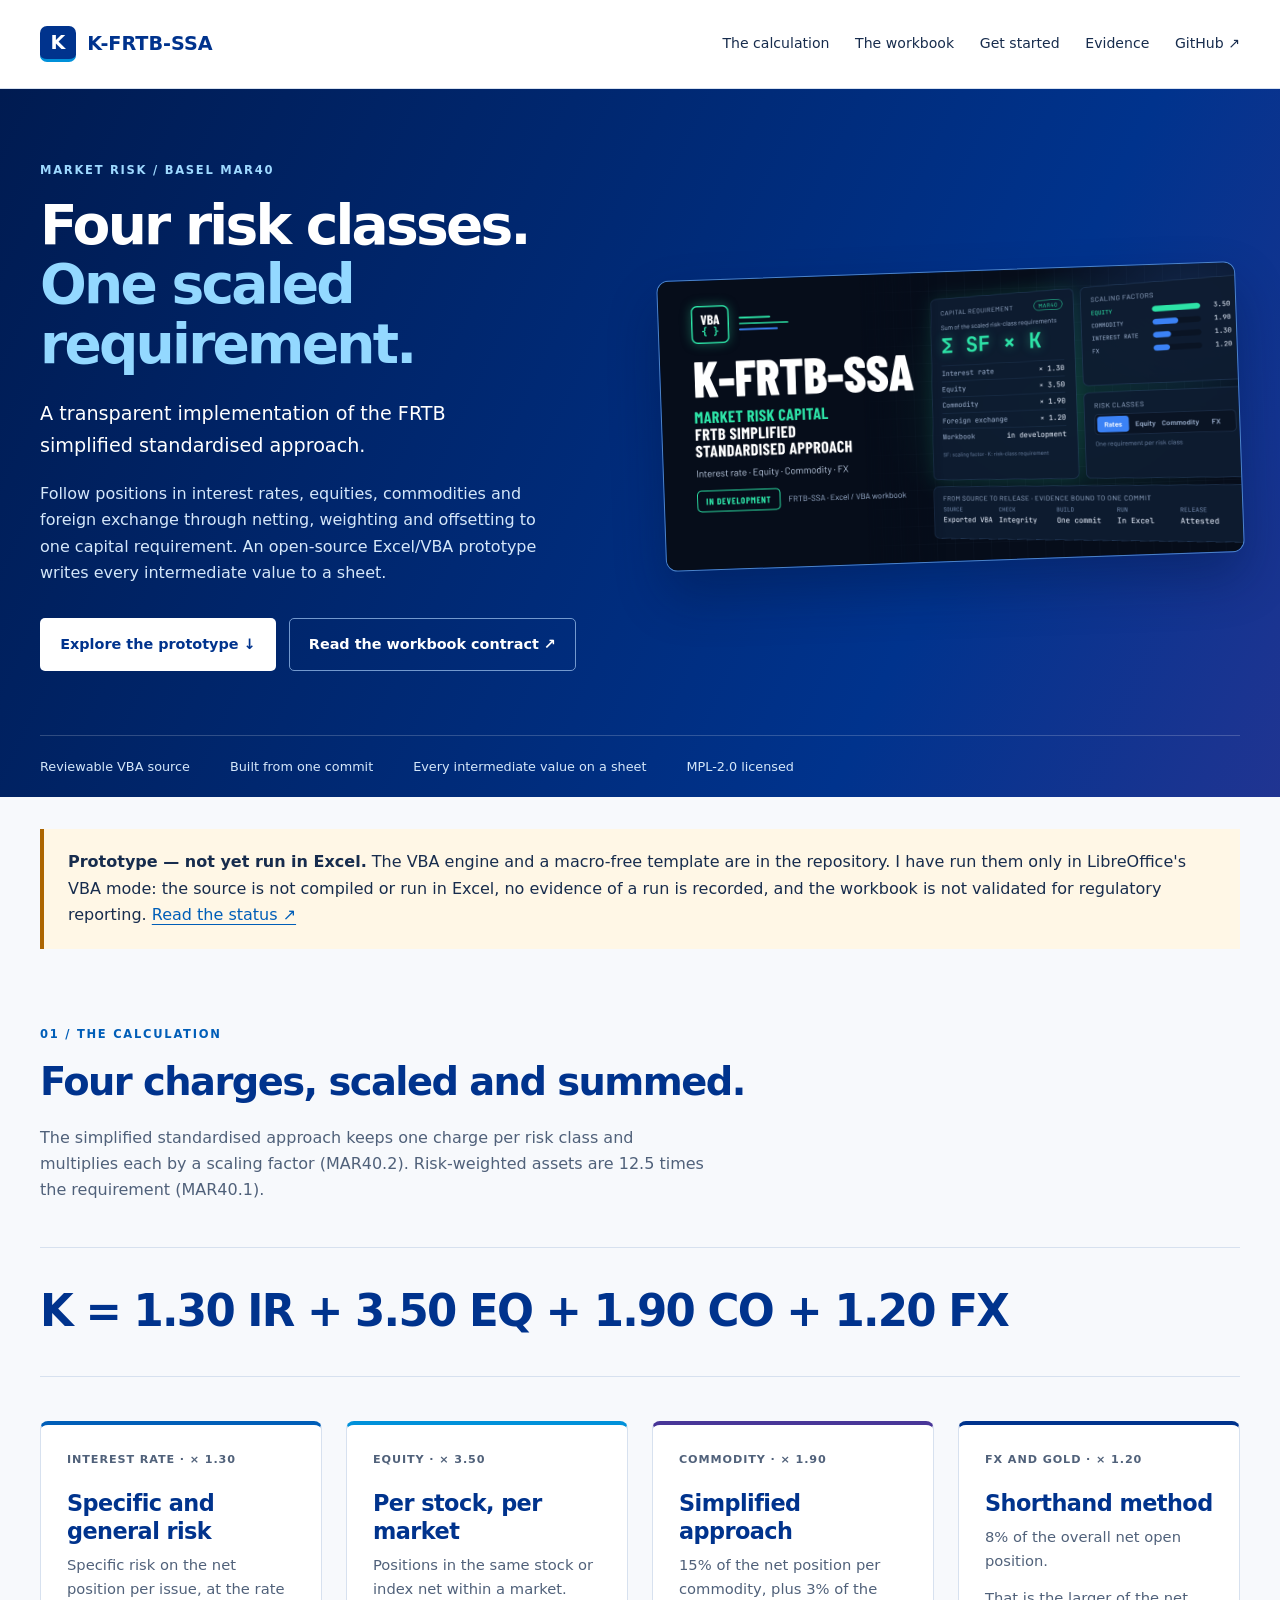
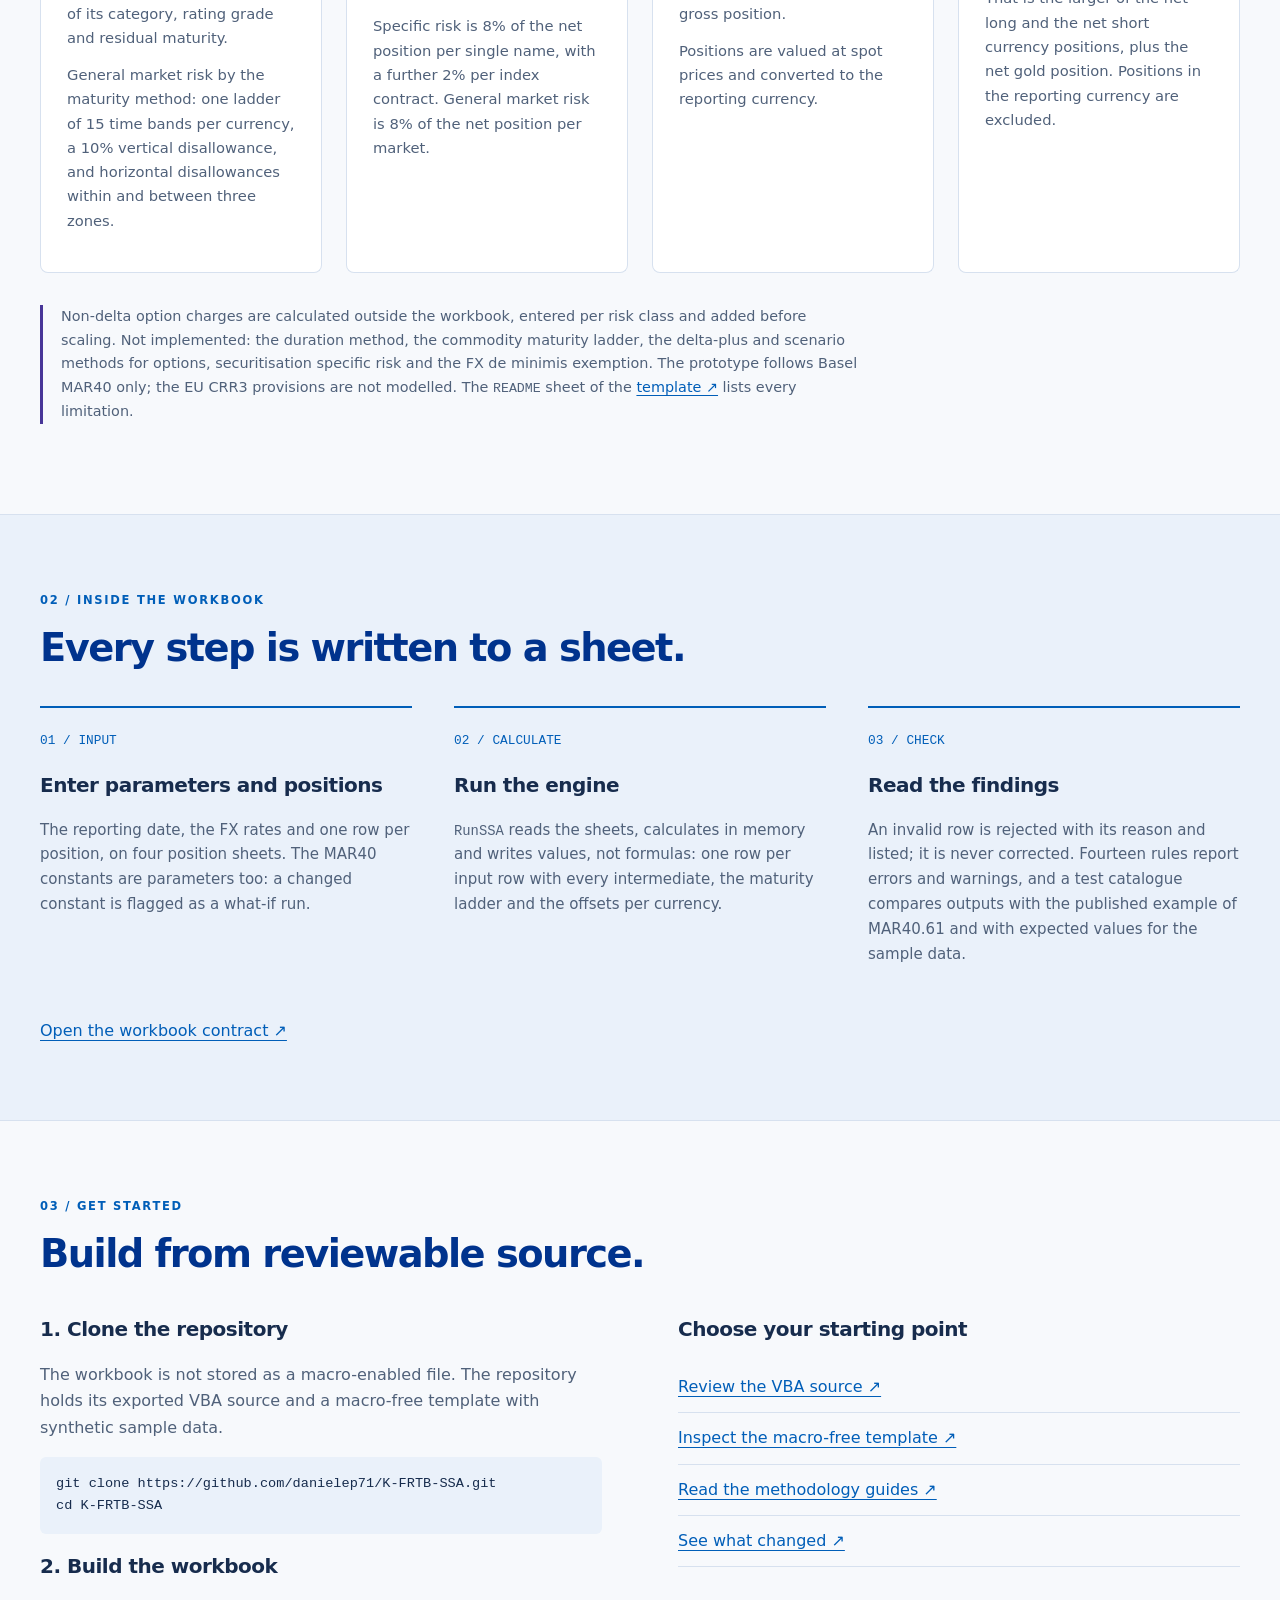
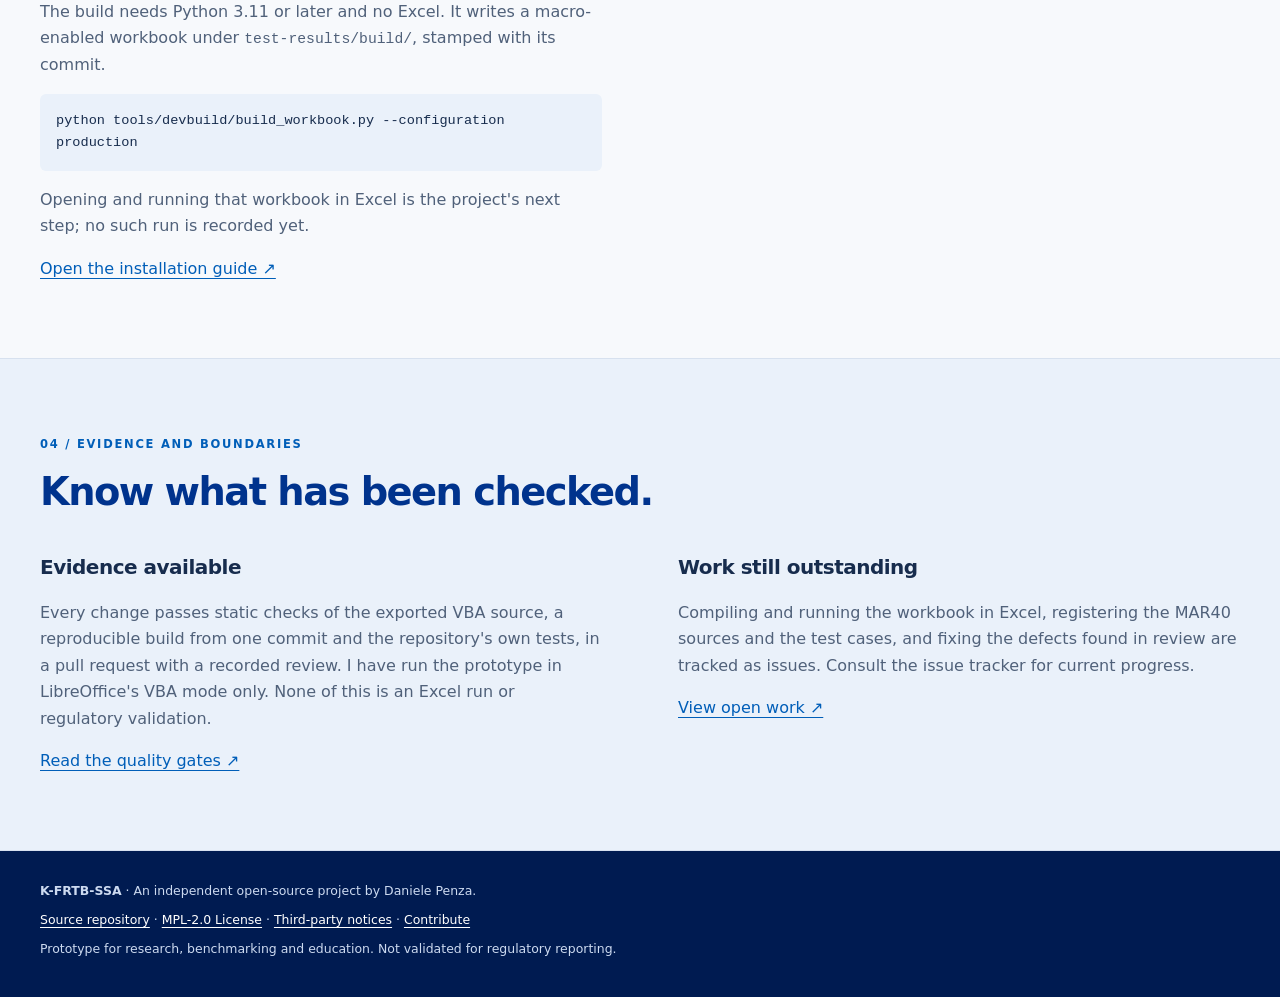
==== index.html @ 44d9e597 "Add the project website for GitHub Pages A static page at the repository root says what the workbook" ====
<!doctype html>
<html lang="en">
<head>
  <meta charset="utf-8">
  <meta name="viewport" content="width=device-width, initial-scale=1">
  <title>K-FRTB-SSA — Market risk capital, simplified standardised approach</title>
  <meta name="description" content="K-FRTB-SSA is an open-source Excel/VBA prototype of the FRTB simplified standardised approach (Basel MAR40): interest rate, equity, commodity and FX risk, with every intermediate value on a sheet.">
  <meta name="theme-color" content="#00338d">
  <link rel="canonical" href="https://danielep71.github.io/K-FRTB-SSA/">
  <meta property="og:type" content="website">
  <meta property="og:title" content="K-FRTB-SSA — Market risk capital, simplified standardised approach">
  <meta property="og:description" content="Four risk classes, one scaled requirement. An open-source Excel/VBA prototype of the FRTB simplified standardised approach.">
  <meta property="og:url" content="https://danielep71.github.io/K-FRTB-SSA/">
  <meta property="og:image" content="https://danielep71.github.io/K-FRTB-SSA/docs/assets/social-preview.png">
  <meta name="twitter:card" content="summary_large_image">
  <link rel="stylesheet" href="docs/assets/site.css">
</head>
<body>
<a class="skip" href="#main">Skip to content</a>

<header>
  <nav class="wrap" aria-label="Main navigation">
    <a class="brand" href="./"><span class="mark" aria-hidden="true">K</span> K-FRTB-SSA</a>
    <div class="navlinks">
      <a href="#method">The calculation</a>
      <a href="#workbook">The workbook</a>
      <a href="#start">Get started</a>
      <a href="#evidence">Evidence</a>
      <a href="https://github.com/danielep71/K-FRTB-SSA">GitHub ↗</a>
    </div>
  </nav>
</header>

<main id="main">

<section class="hero">
  <div class="wrap hero-grid">
    <div>
      <p class="eyebrow">Market risk / Basel MAR40</p>
      <h1>Four risk classes.<br><em>One scaled requirement.</em></h1>
      <p class="lead">A transparent implementation of the FRTB simplified standardised approach.</p>
      <p class="hero-copy">Follow positions in interest rates, equities, commodities and foreign exchange through netting, weighting and offsetting to one capital requirement. An open-source Excel/VBA prototype writes every intermediate value to a sheet.</p>
      <div class="actions">
        <a class="button primary" href="#start">Explore the prototype ↓</a>
        <a class="button ghost" href="https://github.com/danielep71/K-FRTB-SSA/blob/main/docs/methodology/WORKBOOK_CONTRACT.md">Read the workbook contract ↗</a>
      </div>
    </div>
    <a class="hero-art" href="docs/assets/social-preview.png"><img src="docs/assets/social-preview.png" width="1280" height="640" alt="K-FRTB-SSA: the four scaling factors of the simplified standardised approach, 1.30, 3.50, 1.90 and 1.20, and the chain from exported VBA source to a release"></a>
  </div>
  <div class="wrap principles">
    <span>Reviewable VBA source</span>
    <span>Built from one commit</span>
    <span>Every intermediate value on a sheet</span>
    <span>MPL-2.0 licensed</span>
  </div>
</section>

<div class="wrap">
  <aside class="status" aria-label="Prototype status">
    <p><strong>Prototype — not yet run in Excel.</strong> The VBA engine and a macro-free template are in the repository. I have run them only in LibreOffice's VBA mode: the source is not compiled or run in Excel, no evidence of a run is recorded, and the workbook is not validated for regulatory reporting. <a href="https://github.com/danielep71/K-FRTB-SSA/blob/main/README.md#-status">Read the status ↗</a></p>
  </aside>

  <section id="method">
    <p class="eyebrow">01 / The calculation</p>
    <h2>Four charges, scaled and summed.</h2>
    <p class="intro">The simplified standardised approach keeps one charge per risk class and multiplies each by a scaling factor (MAR40.2). Risk-weighted assets are 12.5 times the requirement (MAR40.1).</p>
    <p class="formula" aria-label="Requirement equals 1.30 times interest rate, plus 3.50 times equity, plus 1.90 times commodity, plus 1.20 times foreign exchange">K = 1.30 IR + 3.50 EQ + 1.90 CO + 1.20 FX</p>
    <div class="cards four">
      <article class="card">
        <span class="category">Interest rate · × 1.30</span>
        <h3>Specific and general risk</h3>
        <p>Specific risk on the net position per issue, at the rate of its category, rating grade and residual maturity.</p>
        <p>General market risk by the maturity method: one ladder of 15 time bands per currency, a 10% vertical disallowance, and horizontal disallowances within and between three zones.</p>
      </article>
      <article class="card">
        <span class="category">Equity · × 3.50</span>
        <h3>Per stock, per market</h3>
        <p>Positions in the same stock or index net within a market.</p>
        <p>Specific risk is 8% of the net position per single name, with a further 2% per index contract. General market risk is 8% of the net position per market.</p>
      </article>
      <article class="card">
        <span class="category">Commodity · × 1.90</span>
        <h3>Simplified approach</h3>
        <p>15% of the net position per commodity, plus 3% of the gross position.</p>
        <p>Positions are valued at spot prices and converted to the reporting currency.</p>
      </article>
      <article class="card">
        <span class="category">FX and gold · × 1.20</span>
        <h3>Shorthand method</h3>
        <p>8% of the overall net open position.</p>
        <p>That is the larger of the net long and the net short currency positions, plus the net gold position. Positions in the reporting currency are excluded.</p>
      </article>
    </div>
    <p class="note">Non-delta option charges are calculated outside the workbook, entered per risk class and added before scaling. Not implemented: the duration method, the commodity maturity ladder, the delta-plus and scenario methods for options, securitisation specific risk and the FX de minimis exemption. The prototype follows Basel MAR40 only; the EU CRR3 provisions are not modelled. The <code>README</code> sheet of the <a href="https://github.com/danielep71/K-FRTB-SSA/blob/main/src/workbook/Template.xlsx">template ↗</a> lists every limitation.</p>
  </section>
</div>

<section class="tint" id="workbook">
  <div class="wrap">
    <p class="eyebrow">02 / Inside the workbook</p>
    <h2>Every step is written to a sheet.</h2>
    <ol class="steps">
      <li>
        <span class="number">01 / INPUT</span>
        <h3>Enter parameters and positions</h3>
        <p>The reporting date, the FX rates and one row per position, on four position sheets. The MAR40 constants are parameters too: a changed constant is flagged as a what-if run.</p>
      </li>
      <li>
        <span class="number">02 / CALCULATE</span>
        <h3>Run the engine</h3>
        <p><code>RunSSA</code> reads the sheets, calculates in memory and writes values, not formulas: one row per input row with every intermediate, the maturity ladder and the offsets per currency.</p>
      </li>
      <li>
        <span class="number">03 / CHECK</span>
        <h3>Read the findings</h3>
        <p>An invalid row is rejected with its reason and listed; it is never corrected. Fourteen rules report errors and warnings, and a test catalogue compares outputs with the published example of MAR40.61 and with expected values for the sample data.</p>
      </li>
    </ol>
    <a href="https://github.com/danielep71/K-FRTB-SSA/blob/main/docs/methodology/WORKBOOK_CONTRACT.md">Open the workbook contract ↗</a>
  </div>
</section>

<section id="start">
  <div class="wrap">
    <p class="eyebrow">03 / Get started</p>
    <h2>Build from reviewable source.</h2>
    <div class="split">
      <div>
        <h3>1. Clone the repository</h3>
        <p>The workbook is not stored as a macro-enabled file. The repository holds its exported VBA source and a macro-free template with synthetic sample data.</p>
        <code class="code">git clone https://github.com/danielep71/K-FRTB-SSA.git
cd K-FRTB-SSA</code>
        <h3>2. Build the workbook</h3>
        <p>The build needs Python 3.11 or later and no Excel. It writes a macro-enabled workbook under <code>test-results/build/</code>, stamped with its commit.</p>
        <code class="code">python tools/devbuild/build_workbook.py --configuration production</code>
        <p>Opening and running that workbook in Excel is the project's next step; no such run is recorded yet.</p>
        <a href="https://github.com/danielep71/K-FRTB-SSA/blob/main/INSTALLATION.md#building-a-workbook-from-source">Open the installation guide ↗</a>
      </div>
      <div>
        <h3>Choose your starting point</h3>
        <p class="resource"><a href="https://github.com/danielep71/K-FRTB-SSA/tree/main/src">Review the VBA source ↗</a></p>
        <p class="resource"><a href="https://github.com/danielep71/K-FRTB-SSA/blob/main/src/workbook/Template.xlsx">Inspect the macro-free template ↗</a></p>
        <p class="resource"><a href="https://github.com/danielep71/K-FRTB-SSA/blob/main/docs/methodology/README.md">Read the methodology guides ↗</a></p>
        <p class="resource"><a href="https://github.com/danielep71/K-FRTB-SSA/blob/main/CHANGELOG.md">See what changed ↗</a></p>
      </div>
    </div>
  </div>
</section>

<section class="tint" id="evidence">
  <div class="wrap">
    <p class="eyebrow">04 / Evidence and boundaries</p>
    <h2>Know what has been checked.</h2>
    <div class="split">
      <div>
        <h3>Evidence available</h3>
        <p>Every change passes static checks of the exported VBA source, a reproducible build from one commit and the repository's own tests, in a pull request with a recorded review. I have run the prototype in LibreOffice's VBA mode only. None of this is an Excel run or regulatory validation.</p>
        <a href="https://github.com/danielep71/K-FRTB-SSA/blob/main/README.md#-quality-gates">Read the quality gates ↗</a>
      </div>
      <div>
        <h3>Work still outstanding</h3>
        <p>Compiling and running the workbook in Excel, registering the MAR40 sources and the test cases, and fixing the defects found in review are tracked as issues. Consult the issue tracker for current progress.</p>
        <a href="https://github.com/danielep71/K-FRTB-SSA/issues">View open work ↗</a>
      </div>
    </div>
  </div>
</section>

</main>

<footer>
  <div class="wrap">
    <p><strong>K-FRTB-SSA</strong> · An independent open-source project by Daniele Penza.</p>
    <p><a href="https://github.com/danielep71/K-FRTB-SSA">Source repository</a> · <a href="https://github.com/danielep71/K-FRTB-SSA/blob/main/LICENSE">MPL-2.0 License</a> · <a href="https://github.com/danielep71/K-FRTB-SSA/blob/main/docs/licenses/THIRD_PARTY_NOTICES.txt">Third-party notices</a> · <a href="https://github.com/danielep71/K-FRTB-SSA/blob/main/CONTRIBUTING.md">Contribute</a></p>
    <p>Prototype for research, benchmarking and education. Not validated for regulatory reporting.</p>
  </div>
</footer>
</body>
</html>
---- docs/assets/site.css ----
/* Stylesheet of the project website, index.html at the repository root.
   System fonts only; no script, no external resource. */

:root {
  color-scheme: light;
  --blue: #00338d;
  --bright: #005eb8;
  --cyan: #0091da;
  --purple: #483698;
  --ink: #172c4d;
  --muted: #50617a;
  --line: #d7e1ef;
  --paper: #f7f9fc;
}

* { box-sizing: border-box; }

html { scroll-behavior: smooth; scroll-padding-top: 2rem; }

body {
  margin: 0;
  font-family: system-ui, -apple-system, BlinkMacSystemFont, "Segoe UI", sans-serif;
  color: var(--ink);
  background: var(--paper);
  line-height: 1.65;
}

a { color: var(--bright); text-underline-offset: 0.22em; }
a:hover { text-decoration-thickness: 2px; }
a:focus-visible { outline: 3px solid var(--cyan); outline-offset: 5px; }

code { font-family: ui-monospace, SFMono-Regular, Menlo, Consolas, monospace; font-size: 0.92em; }

.wrap { width: min(1200px, 100% - 32px); margin-inline: auto; }

.skip { position: absolute; top: -5rem; left: 1rem; background: white; padding: 0.8rem; z-index: 5; }
.skip:focus { top: 1rem; }

/* Header */

header { background: white; border-bottom: 1px solid var(--line); }

nav { min-height: 88px; display: flex; align-items: center; justify-content: space-between; gap: 2rem; }

.brand {
  display: flex; align-items: center; gap: 0.7rem;
  font-weight: 800; font-size: 1.2rem; color: var(--blue);
  text-decoration: none; white-space: nowrap;
}

.mark {
  background: var(--blue); color: white;
  display: grid; place-items: center;
  width: 36px; height: 36px;
  border-radius: 7px; border-bottom: 3px solid var(--cyan);
}

.navlinks { display: flex; gap: 1.6rem; font-size: 0.88rem; }
.navlinks a { color: var(--ink); text-decoration: none; }
.navlinks a:hover { text-decoration: underline; }

/* Hero */

.hero {
  background: linear-gradient(115deg, #001b51 0%, #00338d 72%, #483698 135%);
  color: white;
  padding: 72px 0 0;
}

.hero-grid { display: grid; grid-template-columns: 1fr 1fr; gap: 42px; align-items: center; }

.eyebrow {
  font-size: 0.72rem; font-weight: 750; letter-spacing: 0.15em; text-transform: uppercase;
  color: var(--bright); margin: 0 0 1rem;
}
.hero .eyebrow { color: #9ed9ff; }

h1 { font-size: clamp(2.4rem, 4.3vw, 4rem); line-height: 1.08; letter-spacing: -0.05em; margin: 0 0 1.5rem; }
h1 em { font-style: normal; color: #93d8ff; }

.lead { font-size: 1.2rem; max-width: 36ch; }
.hero-copy { color: #d4e7fa; max-width: 49ch; }

.hero-art {
  display: block;
  border: 1px solid #4b82c7; border-radius: 12px; overflow: hidden;
  box-shadow: 0 25px 50px #00123855;
  transform: rotate(-2deg);
}
.hero-art img { width: 100%; height: auto; display: block; }

.actions { display: flex; flex-wrap: wrap; gap: 0.8rem; margin-top: 2rem; }

.button {
  display: inline-block; padding: 0.85rem 1.2rem;
  border-radius: 5px; border: 1px solid transparent;
  font-size: 0.9rem; font-weight: 650; text-decoration: none;
}
.primary { background: white; color: var(--blue); }
.primary:hover { background: #e8f4ff; }
.ghost { border-color: #7399ce; color: white; }
.hero a:focus-visible { outline-color: white; }

.principles {
  display: flex; flex-wrap: wrap; gap: 2.5rem;
  border-top: 1px solid #ffffff30;
  margin-top: 64px; padding: 20px 0;
  font-size: 0.8rem; color: #d4e7fa;
}

/* Sections */

section:not(.hero) { padding-block: 76px; }

h2 { font-size: clamp(1.9rem, 3vw, 2.6rem); color: var(--blue); line-height: 1.15; letter-spacing: -0.04em; margin: 0 0 1.3rem; }
h3 { font-size: 1.25rem; line-height: 1.25; letter-spacing: -0.025em; }

.intro { color: var(--muted); max-width: 66ch; }

.status { background: #fff7e6; border-left: 4px solid #ac6500; padding: 20px 24px; margin-top: 32px; }
.status p { margin: 0; }

.formula {
  font-size: clamp(1.3rem, 3.4vw, 2.8rem); font-weight: 750; letter-spacing: -0.04em;
  color: var(--blue);
  padding: 28px 0; border-block: 1px solid var(--line);
  overflow-wrap: anywhere;
}

.cards { display: grid; gap: 24px; }
.four { grid-template-columns: repeat(4, 1fr); }

.card {
  background: white;
  border: 1px solid var(--line); border-top: 4px solid var(--bright); border-radius: 8px;
  padding: 26px;
  display: flex; flex-direction: column;
}
.card:nth-child(2) { border-top-color: var(--cyan); }
.card:nth-child(3) { border-top-color: var(--purple); }
.card:nth-child(4) { border-top-color: var(--blue); }

.category { font-size: 0.7rem; text-transform: uppercase; letter-spacing: 0.08em; font-weight: 700; color: var(--muted); }
.card h3 { font-size: 1.4rem; margin: 20px 0 8px; color: var(--blue); }
.card p { font-size: 0.92rem; color: var(--muted); margin: 0 0 0.8rem; }

.note { border-left: 3px solid var(--purple); padding-left: 18px; margin-top: 32px; font-size: 0.9rem; color: var(--muted); max-width: 90ch; }

.tint { background: #eaf1fa; border-block: 1px solid var(--line); }

.steps { padding: 0; list-style: none; display: grid; grid-template-columns: repeat(3, 1fr); gap: 42px; margin: 36px 0; }
.steps li { border-top: 2px solid var(--bright); padding-top: 18px; }
.steps p { color: var(--muted); font-size: 0.94rem; }
.number { font: 0.8rem ui-monospace, monospace; color: var(--bright); }

.split { display: grid; grid-template-columns: 1fr 1fr; gap: 76px; }
.split p { color: var(--muted); }

.code {
  display: block; white-space: pre-wrap; overflow-wrap: anywhere;
  background: #eaf1fa; color: var(--ink);
  padding: 16px; border-radius: 6px; font-size: 0.85rem;
}

.resource { padding-block: 12px; border-bottom: 1px solid var(--line); margin: 0; }

/* Footer */

footer { padding: 30px 0; background: #001b51; color: #ccdaf0; font-size: 0.78rem; }
footer a { color: white; }
footer a:focus-visible { outline-color: white; }
footer p { margin: 0 0 8px; }

/* Narrow screens */

@media (max-width: 1100px) {
  .four { grid-template-columns: repeat(2, 1fr); }
}

@media (max-width: 1000px) {
  nav { flex-direction: column; align-items: flex-start; gap: 16px; padding-block: 20px; }
  .hero { padding-top: 48px; }
  .hero-grid { grid-template-columns: 1fr; gap: 36px; }
  .hero-art { max-width: 720px; transform: none; }
  .hero-copy { max-width: 65ch; }
  .principles { margin-top: 40px; }
}

@media (max-width: 680px) {
  .navlinks { flex-wrap: wrap; gap: 0.7rem 1.2rem; }
  .four, .steps, .split { grid-template-columns: 1fr; gap: 24px; }
  .card { padding: 22px; }
  .principles { gap: 0.7rem 1.4rem; }
  section:not(.hero) { padding-block: 48px; }
  .hero-art { border-radius: 6px; }
  .steps { gap: 26px; }
}

@media (prefers-reduced-motion: reduce) {
  html { scroll-behavior: auto; }
}
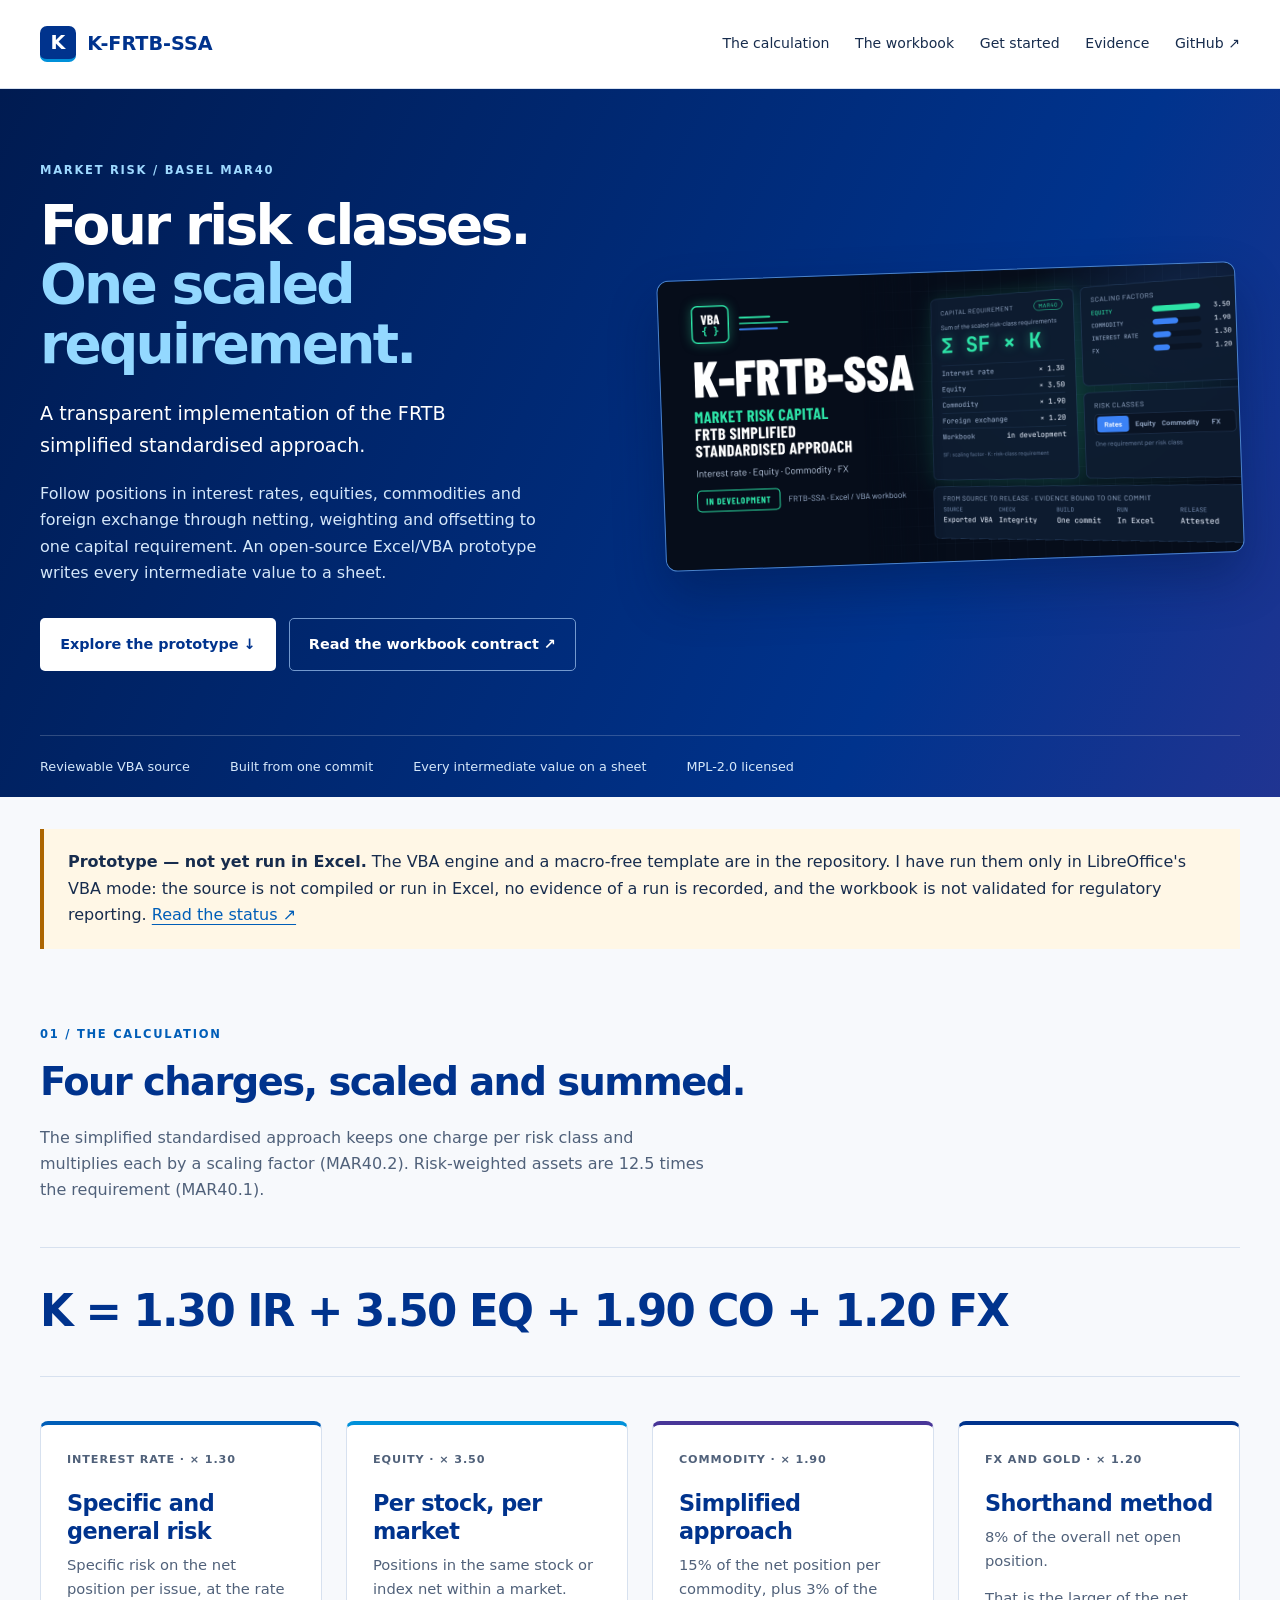
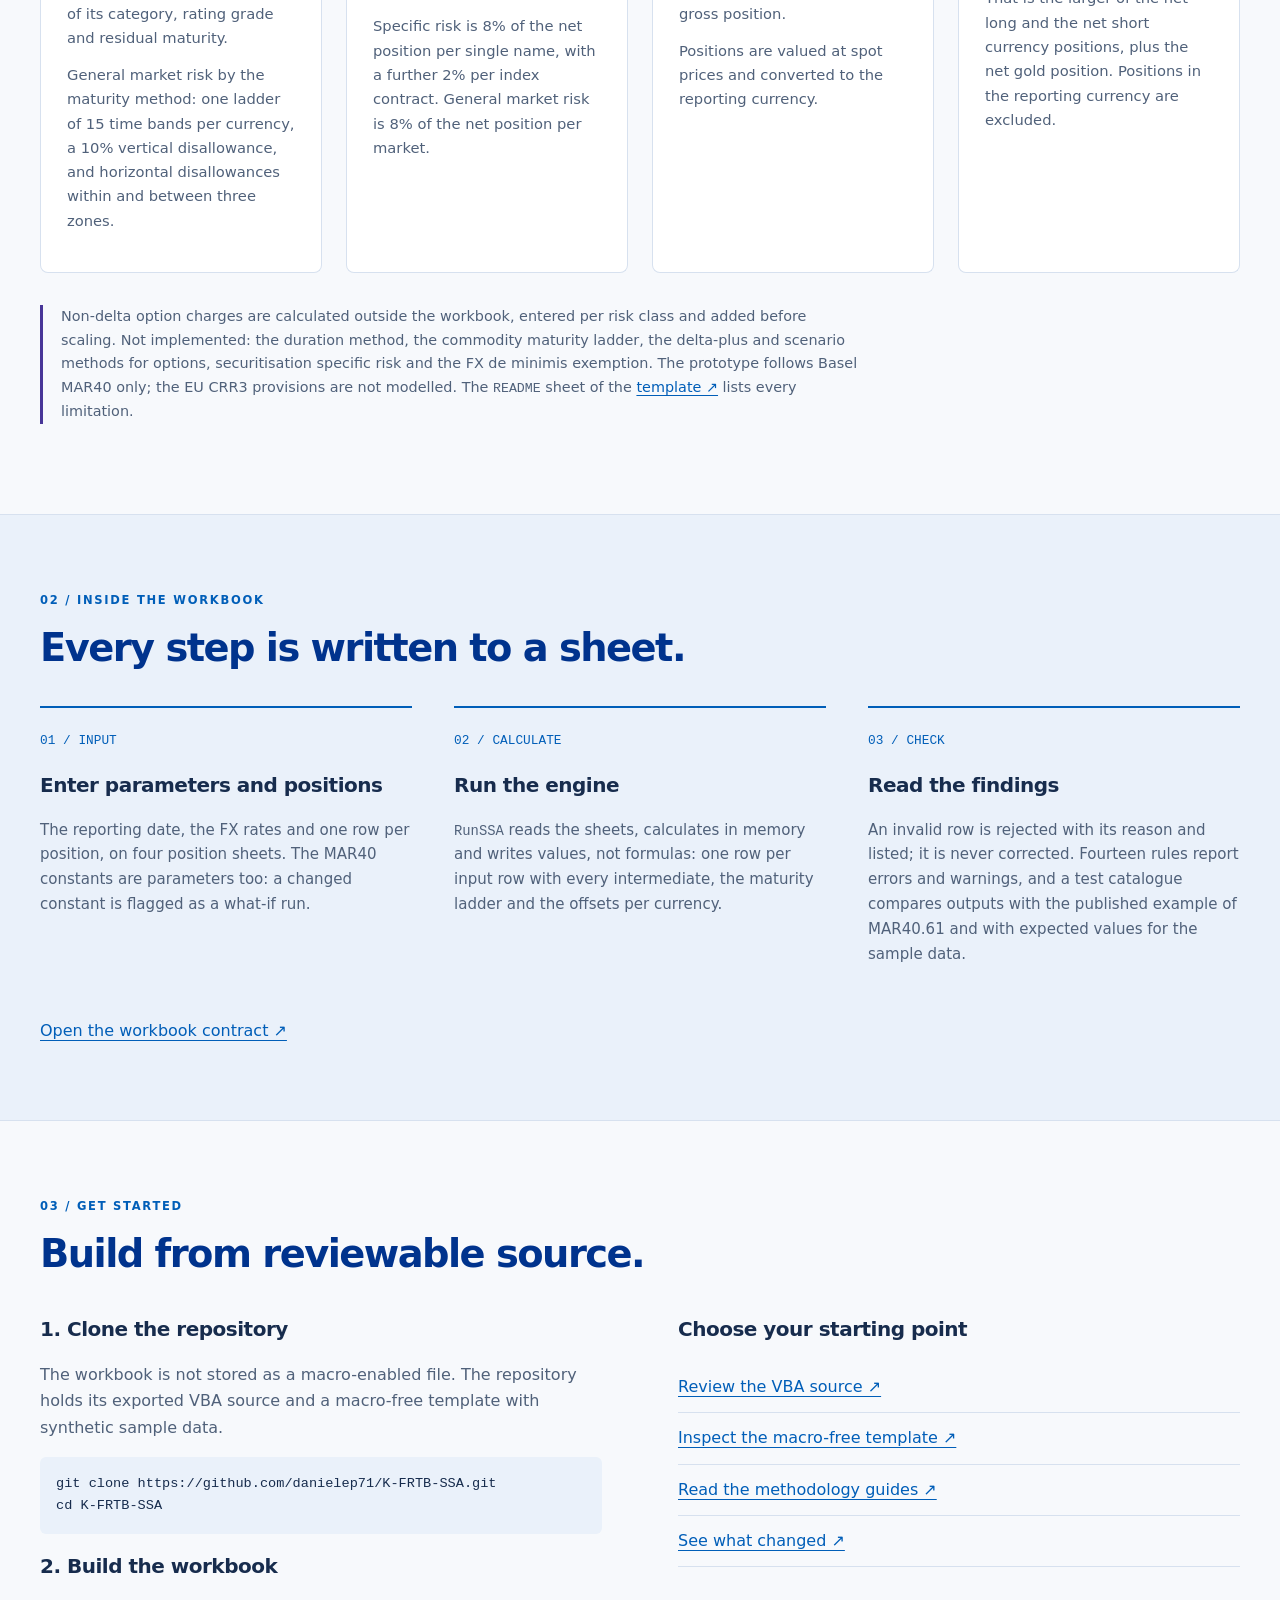
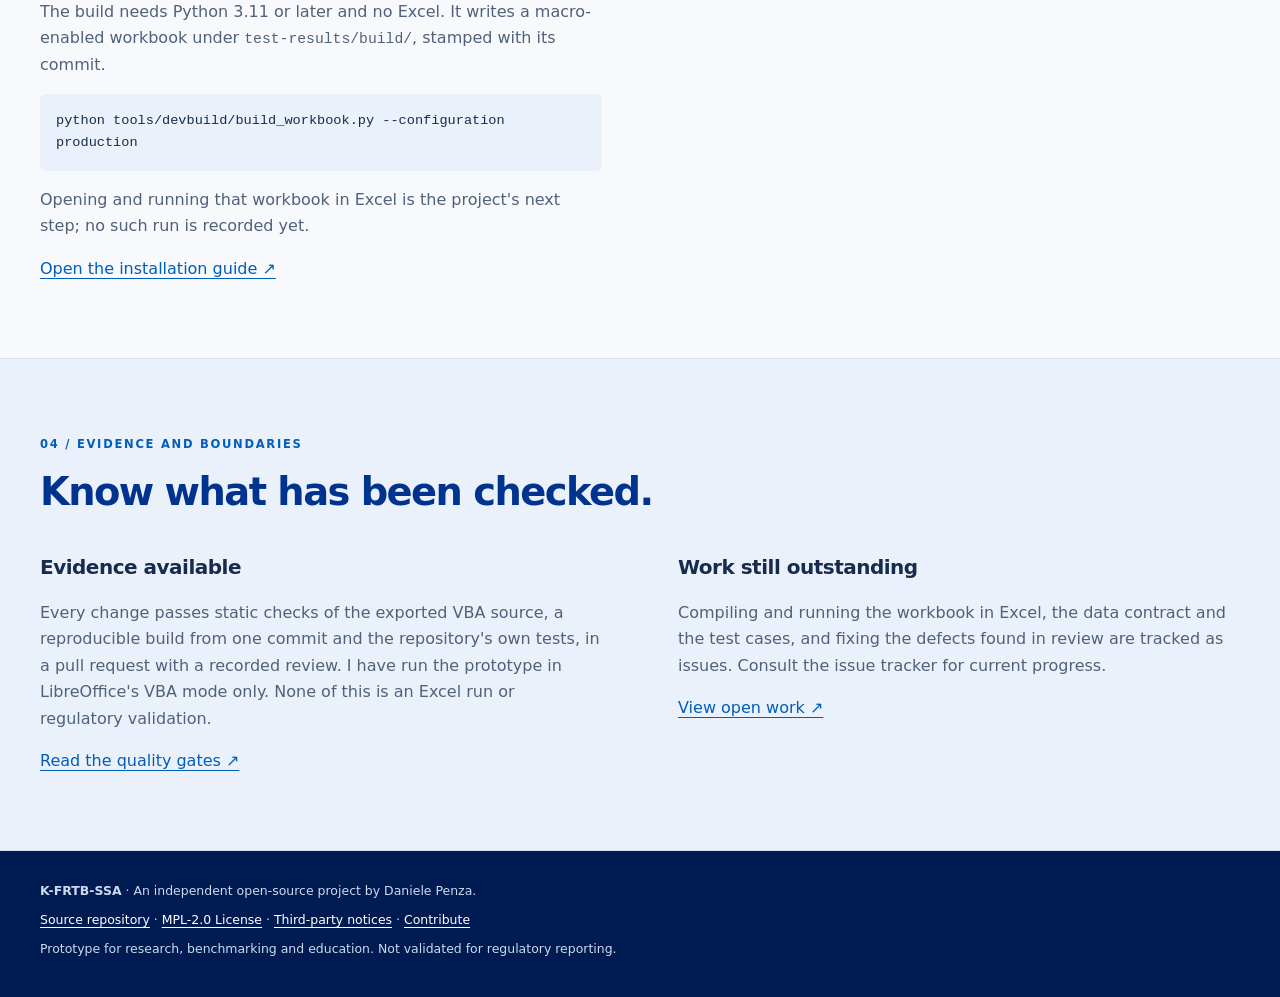
==== commit 137a12b4: "Register MAR40 and write the calculation contracts The prototype's calculation had no registered reg" ====
--- a/index.html
+++ b/index.html
@@ -159,7 +159,7 @@
       </div>
       <div>
         <h3>Work still outstanding</h3>
-        <p>Compiling and running the workbook in Excel, registering the MAR40 sources and the test cases, and fixing the defects found in review are tracked as issues. Consult the issue tracker for current progress.</p>
+        <p>Compiling and running the workbook in Excel, the data contract and the test cases, and fixing the defects found in review are tracked as issues. Consult the issue tracker for current progress.</p>
         <a href="https://github.com/danielep71/K-FRTB-SSA/issues">View open work ↗</a>
       </div>
     </div>
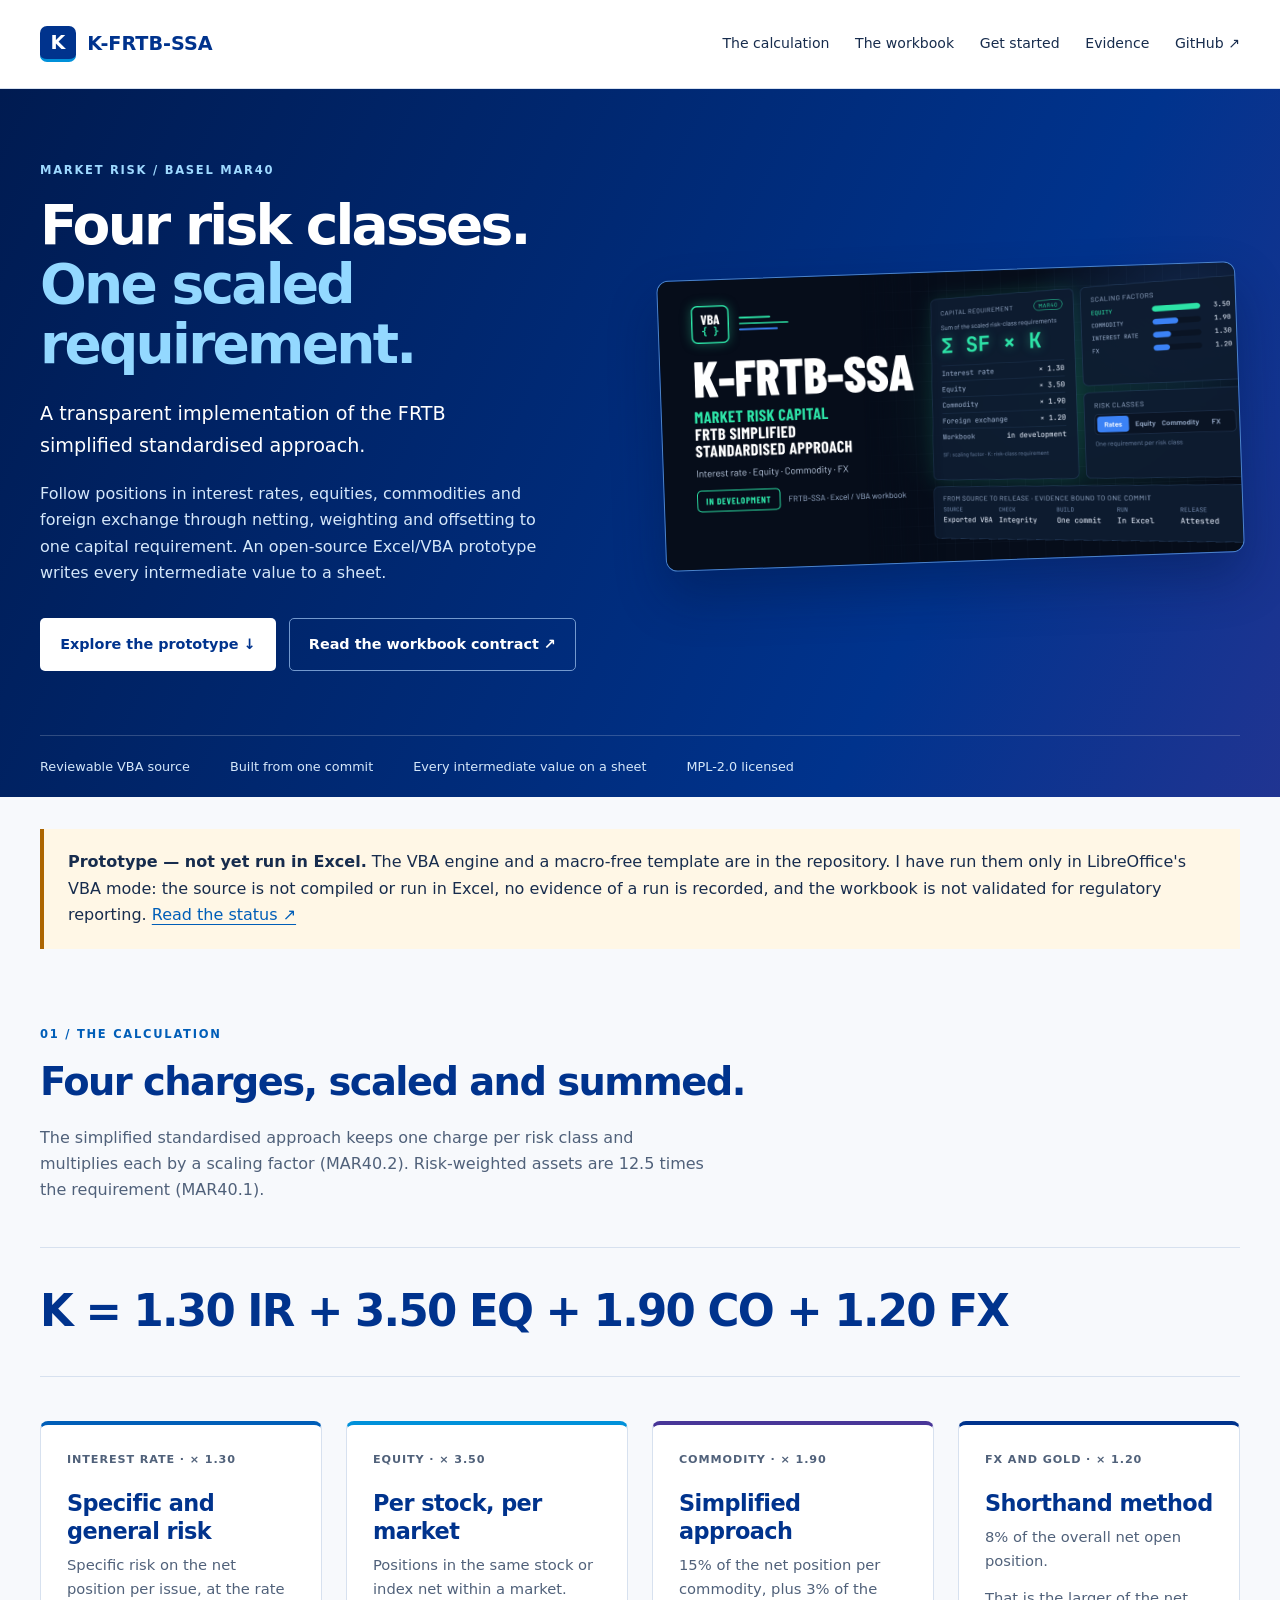
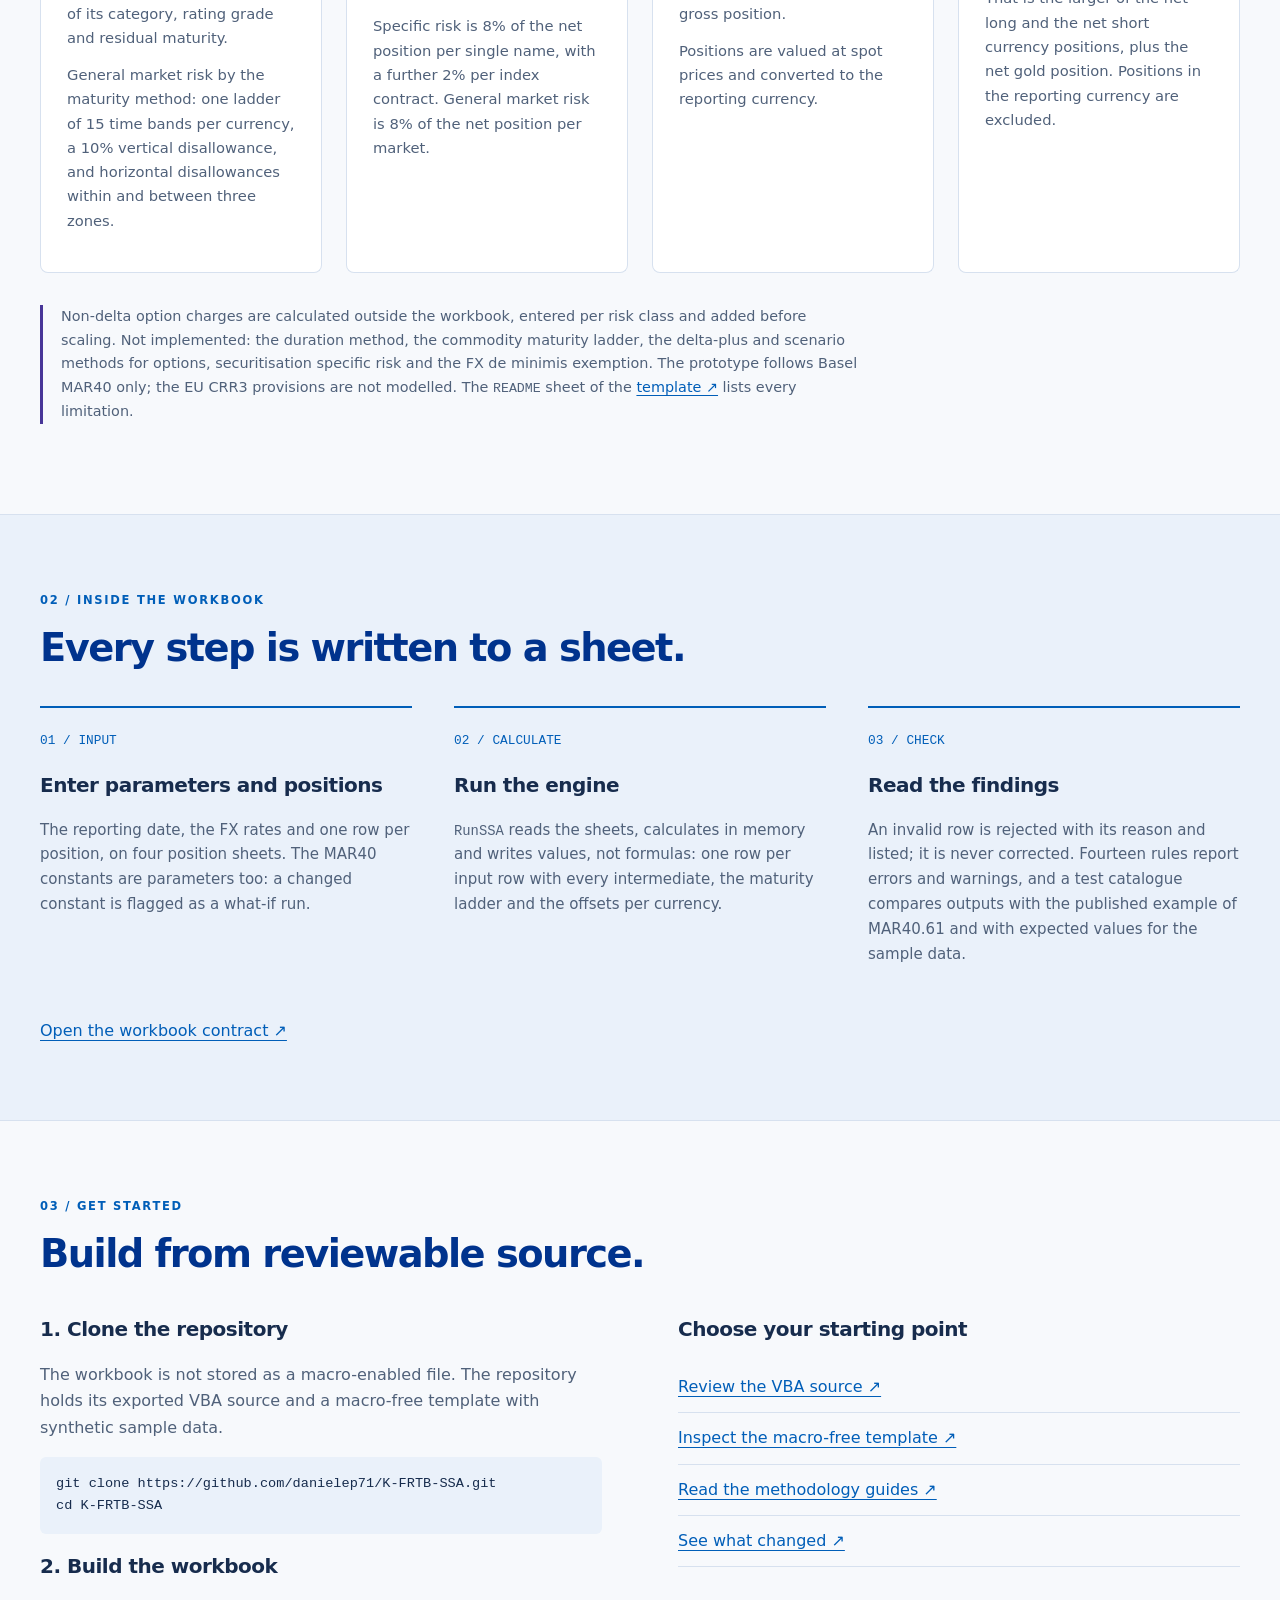
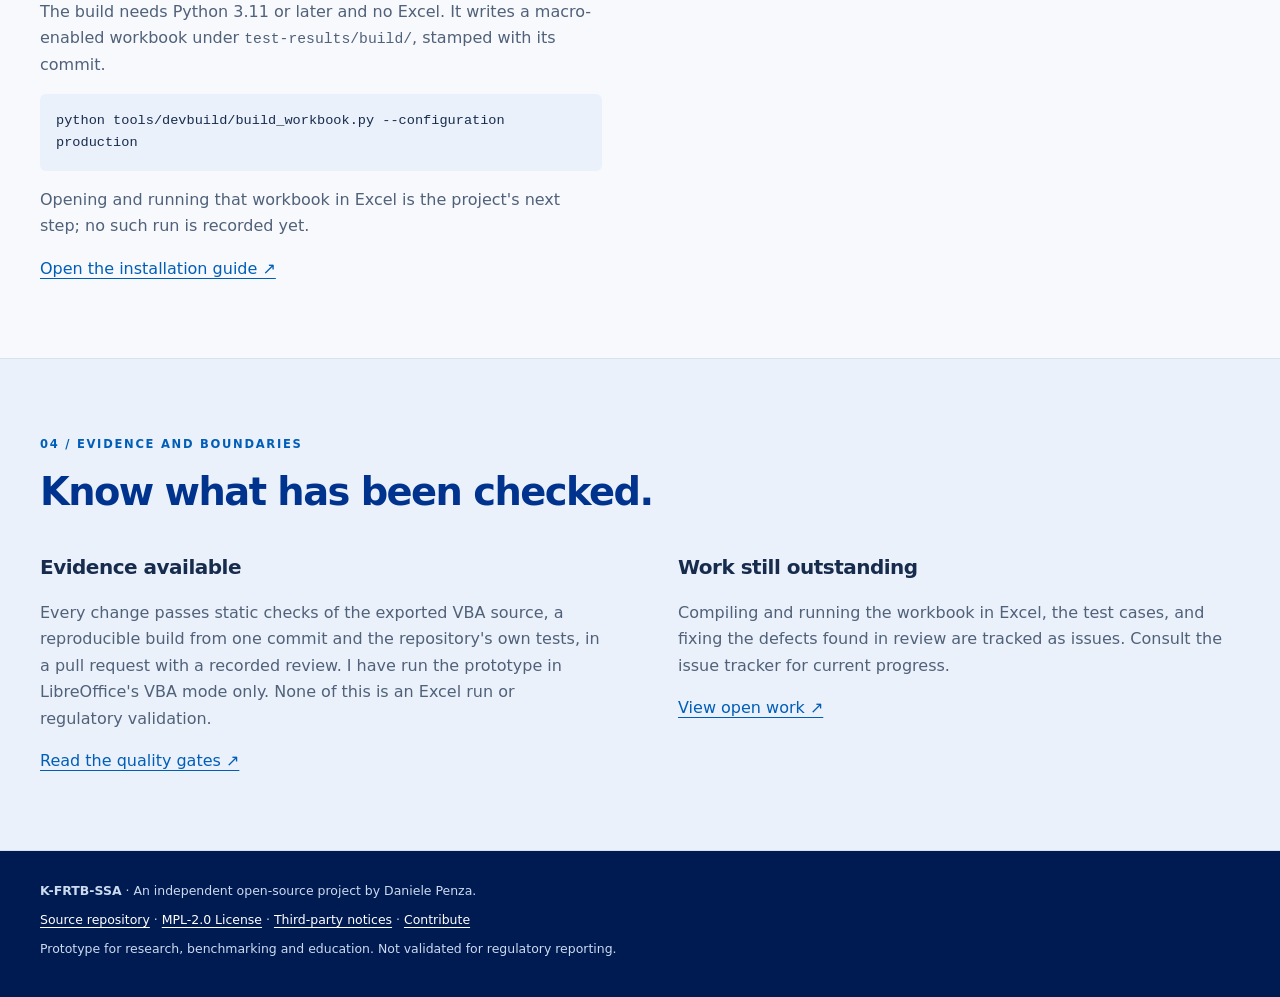
==== commit c7133e8c: "Write the data contract of the workbook's inputs The data contract held only an illustrative dataset" ====
--- a/index.html
+++ b/index.html
@@ -159,7 +159,7 @@
       </div>
       <div>
         <h3>Work still outstanding</h3>
-        <p>Compiling and running the workbook in Excel, the data contract and the test cases, and fixing the defects found in review are tracked as issues. Consult the issue tracker for current progress.</p>
+        <p>Compiling and running the workbook in Excel, the test cases, and fixing the defects found in review are tracked as issues. Consult the issue tracker for current progress.</p>
         <a href="https://github.com/danielep71/K-FRTB-SSA/issues">View open work ↗</a>
       </div>
     </div>
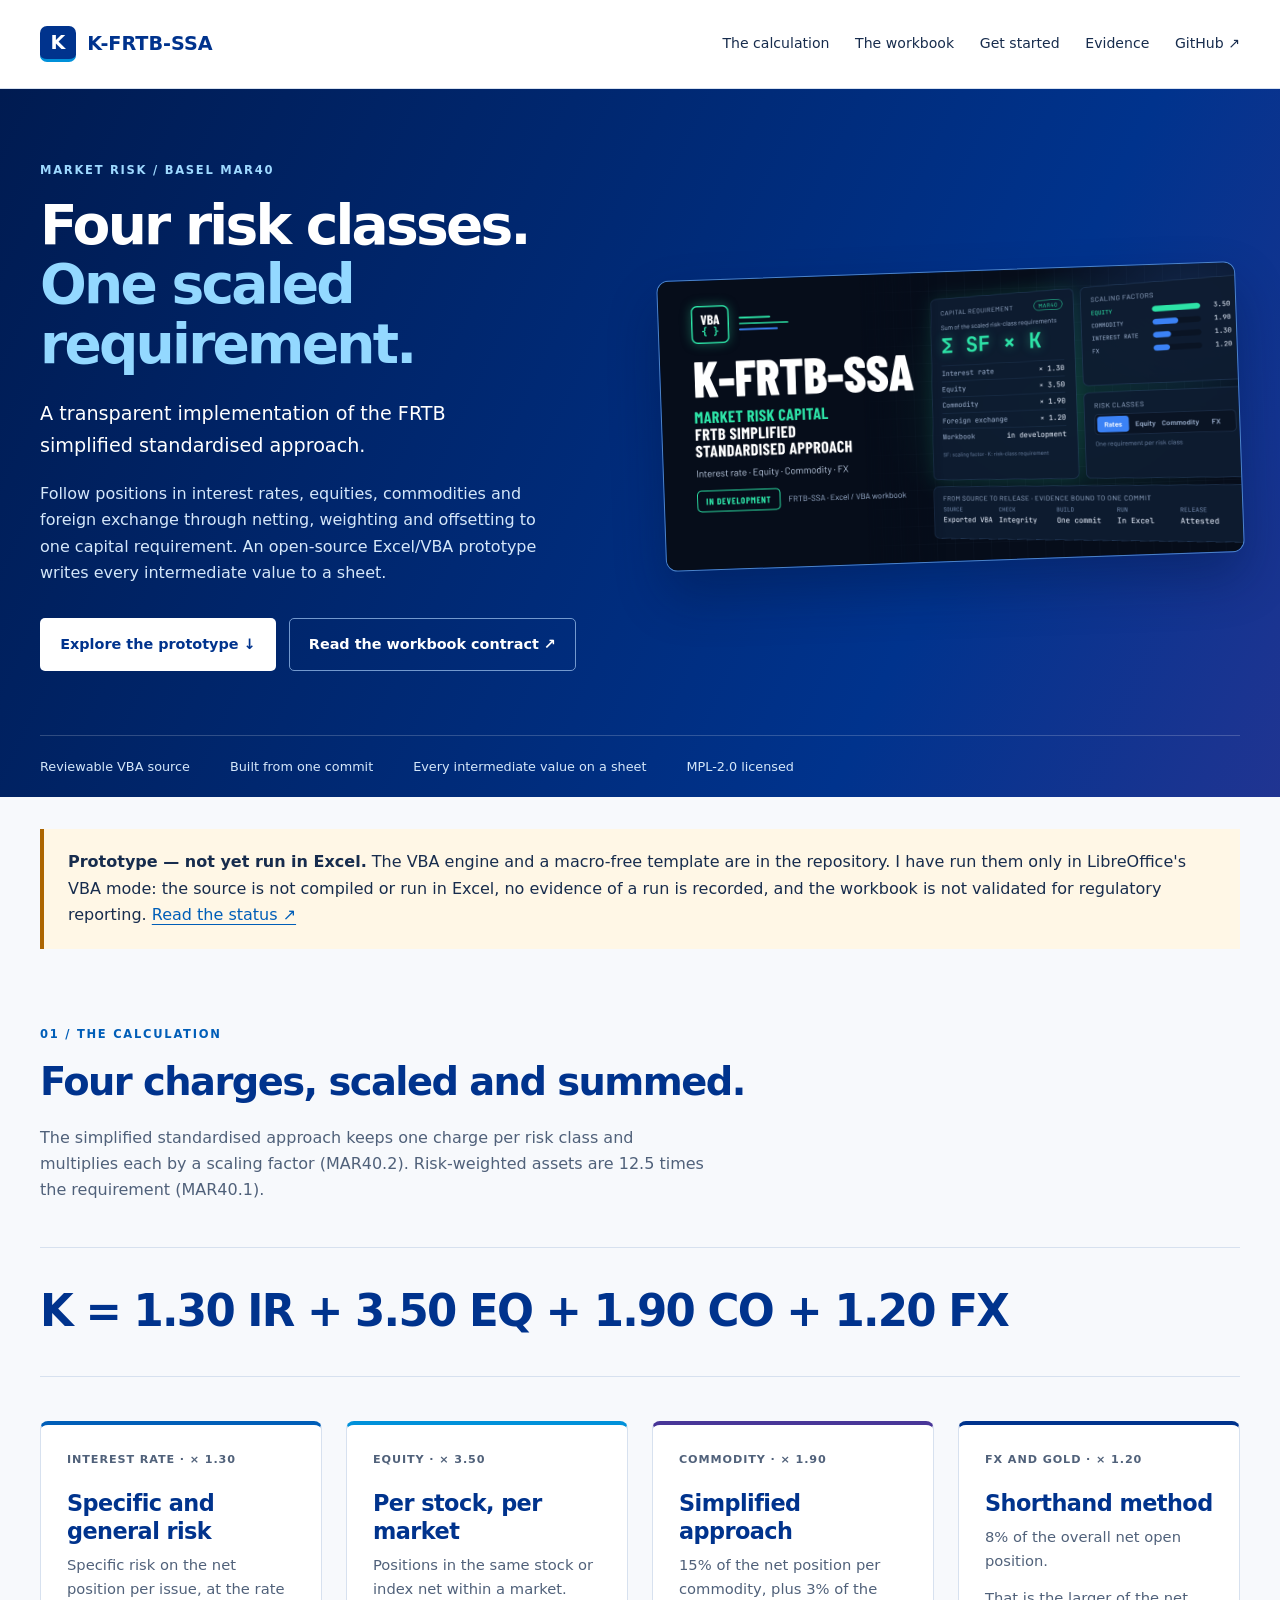
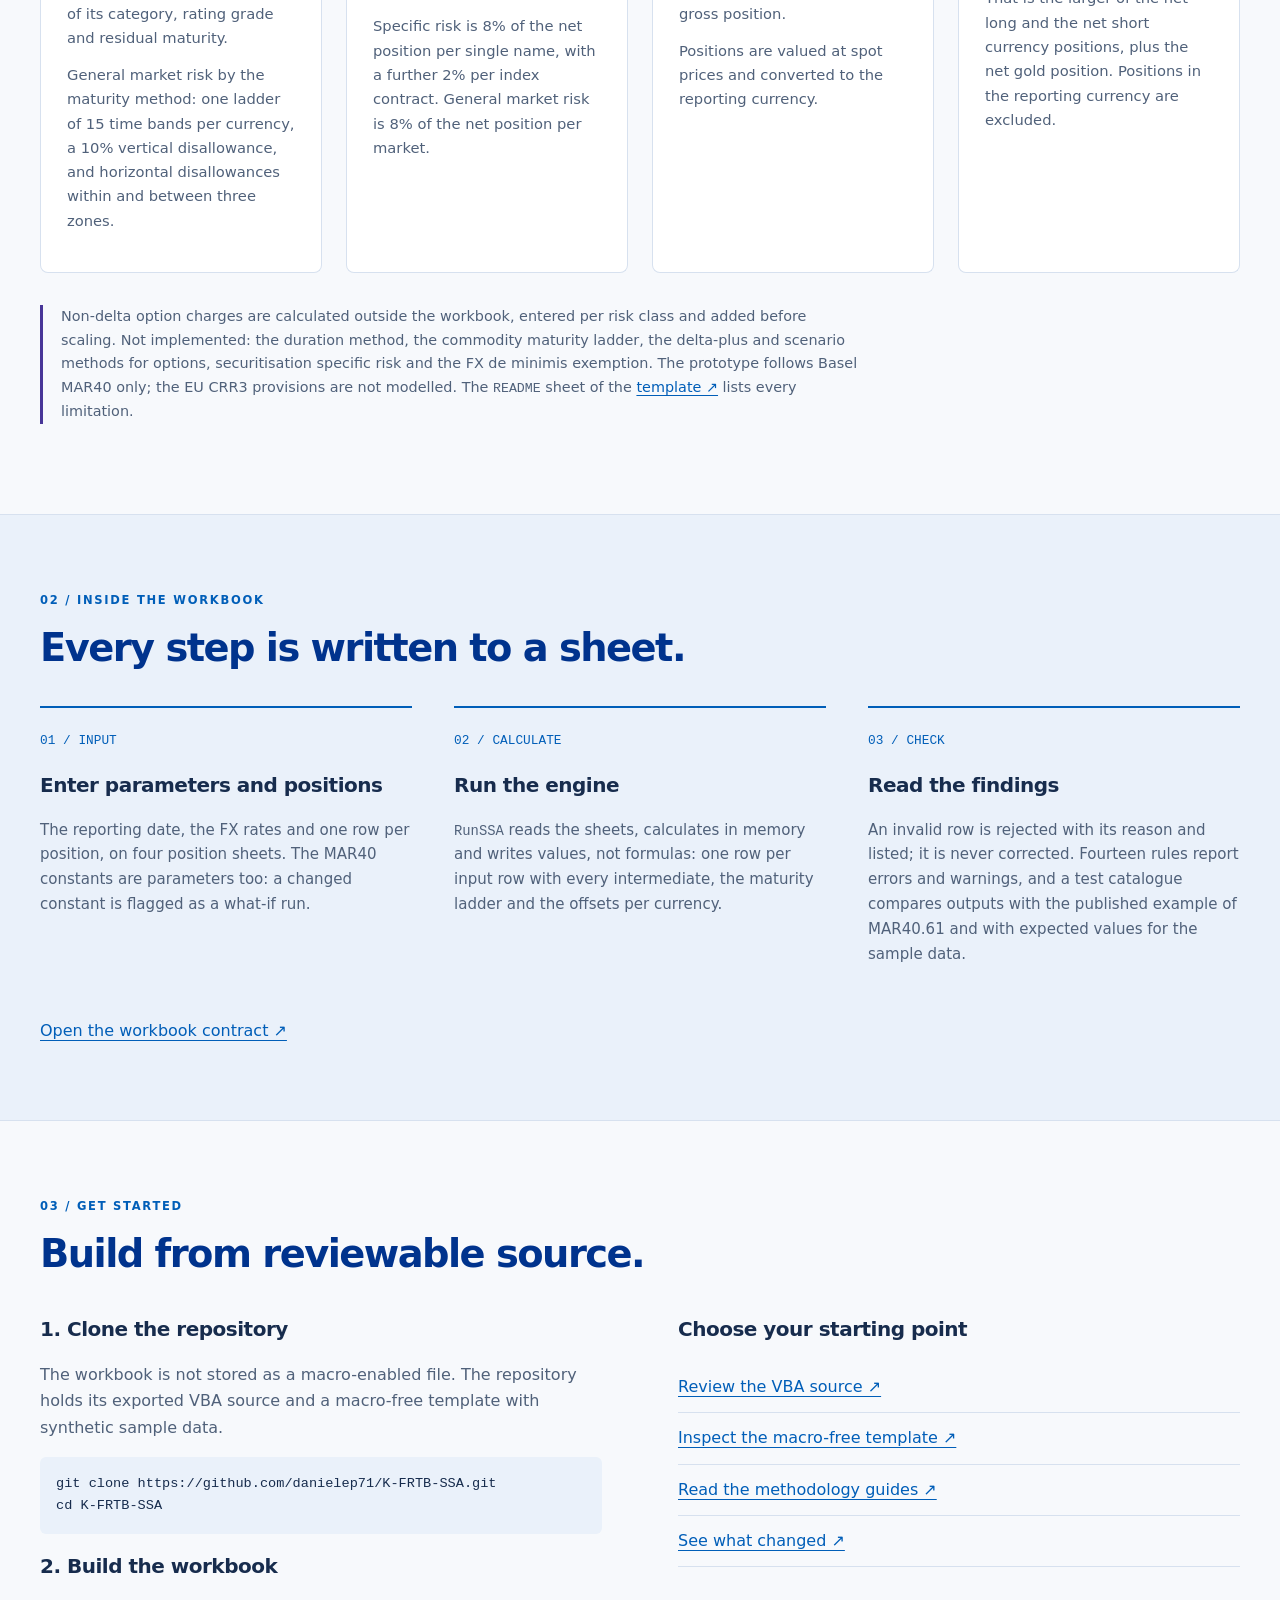
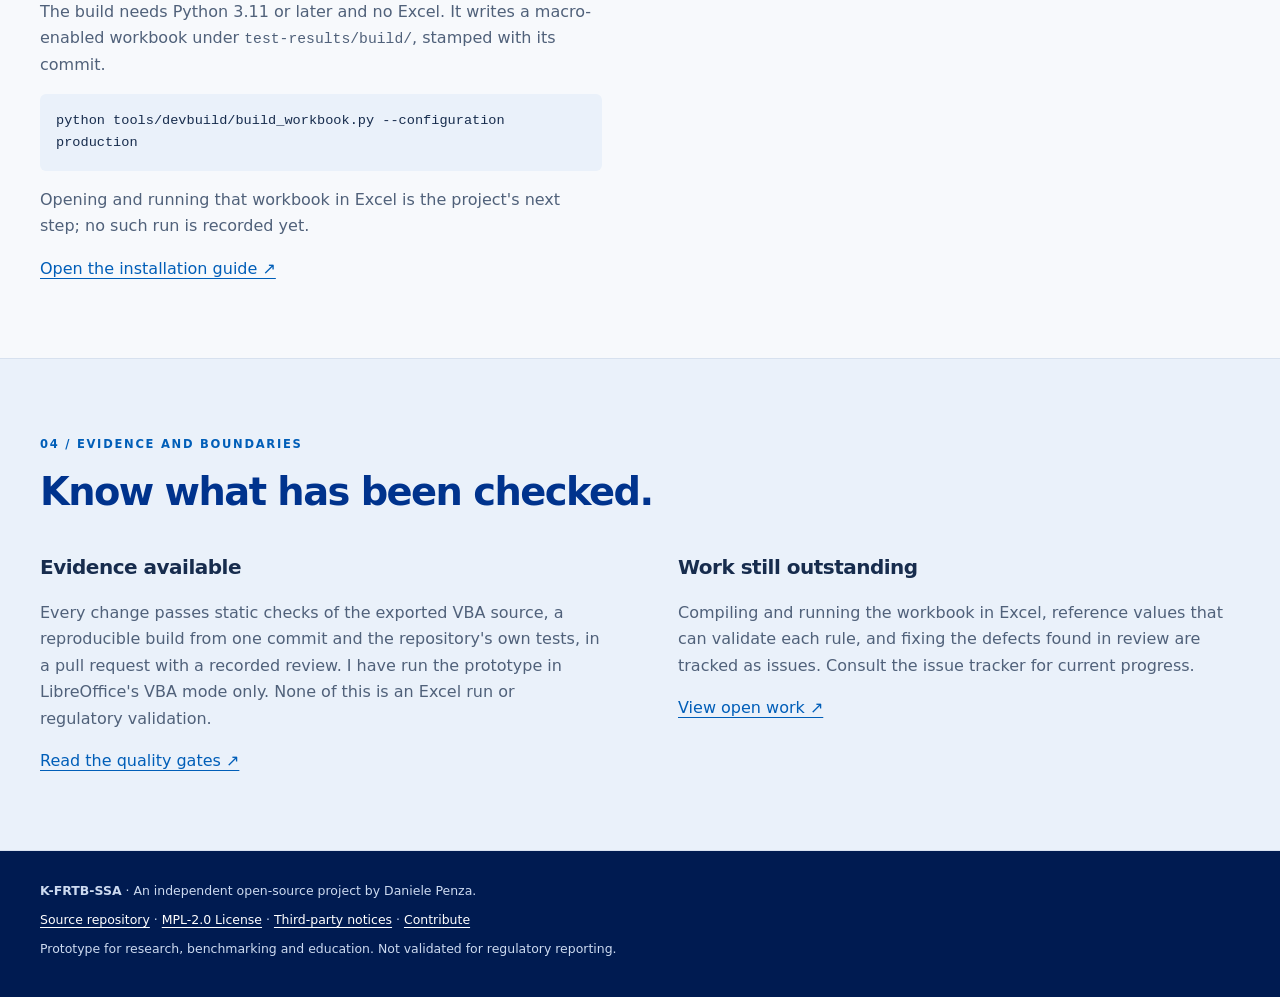
==== commit 6f6088ef: "Register the project's test cases The repository held only two illustrative cases: the figures the p" ====
--- a/index.html
+++ b/index.html
@@ -159,7 +159,7 @@
       </div>
       <div>
         <h3>Work still outstanding</h3>
-        <p>Compiling and running the workbook in Excel, the test cases, and fixing the defects found in review are tracked as issues. Consult the issue tracker for current progress.</p>
+        <p>Compiling and running the workbook in Excel, reference values that can validate each rule, and fixing the defects found in review are tracked as issues. Consult the issue tracker for current progress.</p>
         <a href="https://github.com/danielep71/K-FRTB-SSA/issues">View open work ↗</a>
       </div>
     </div>
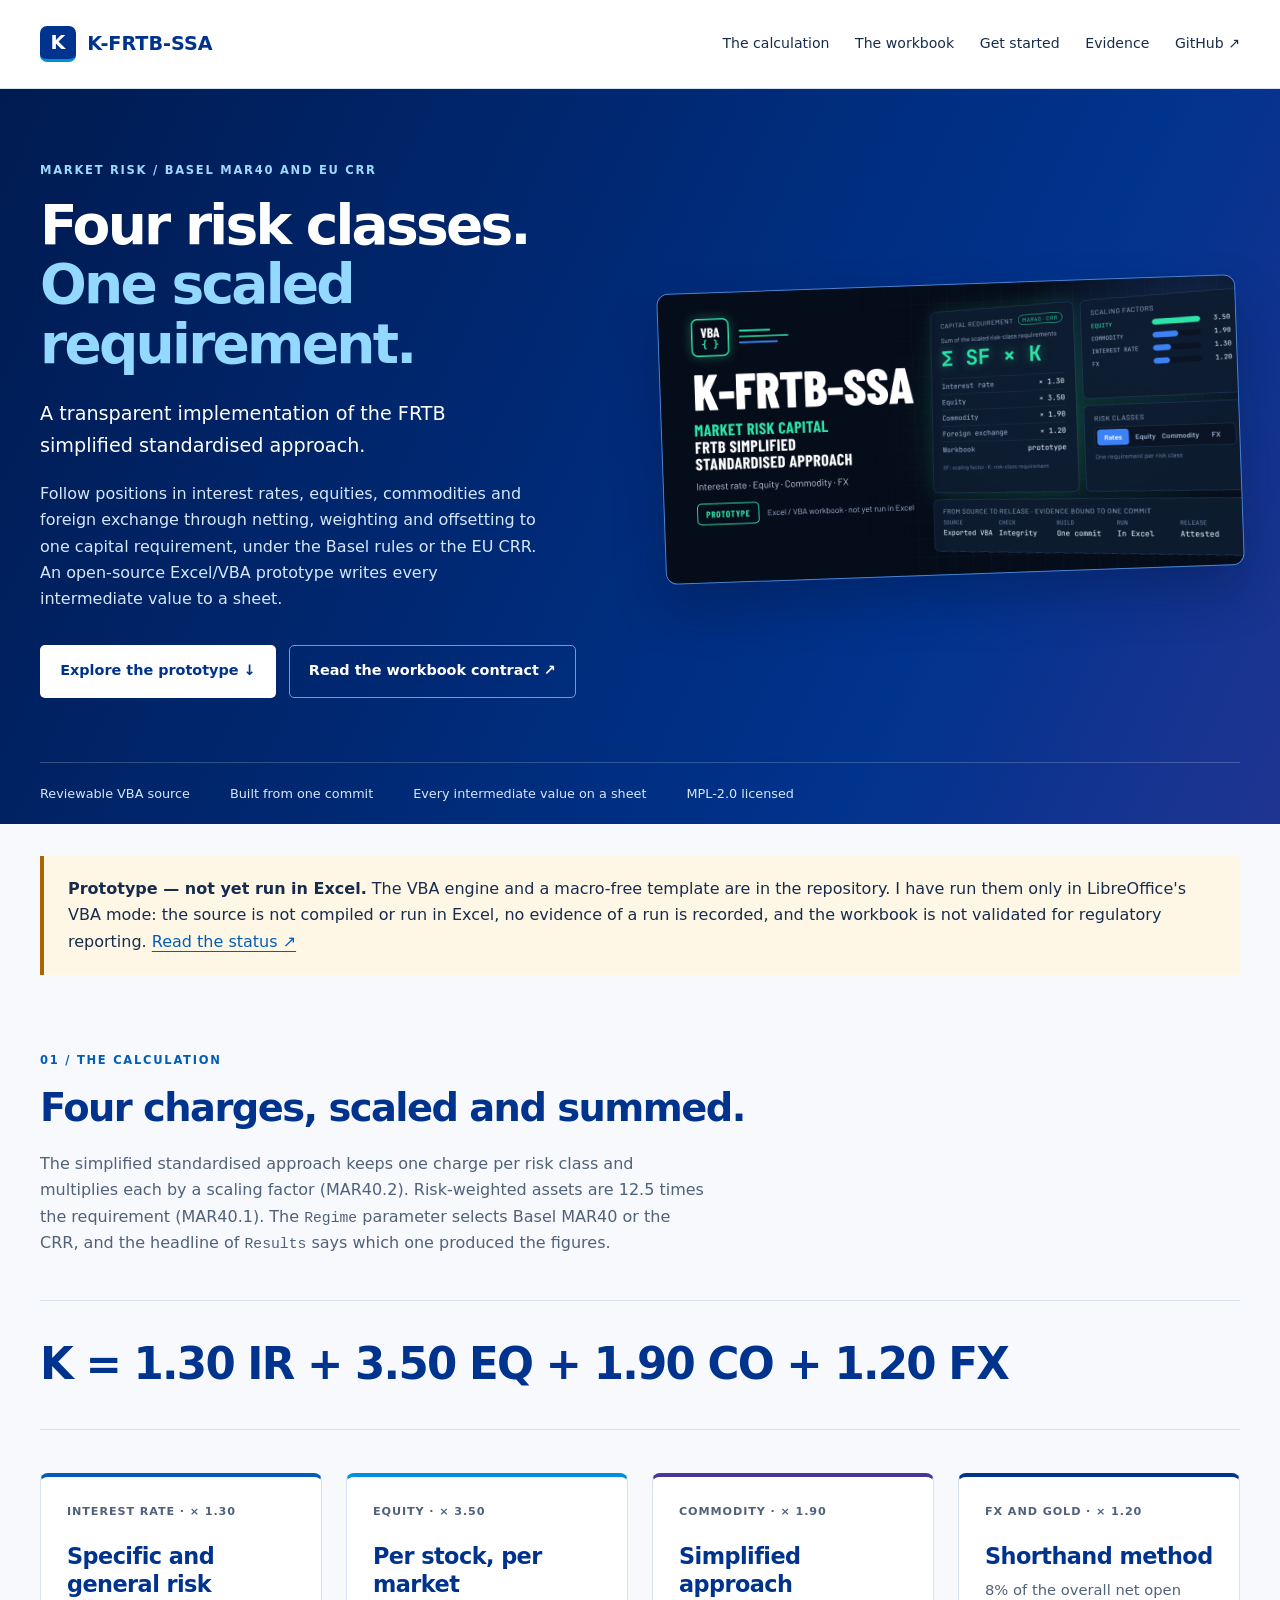
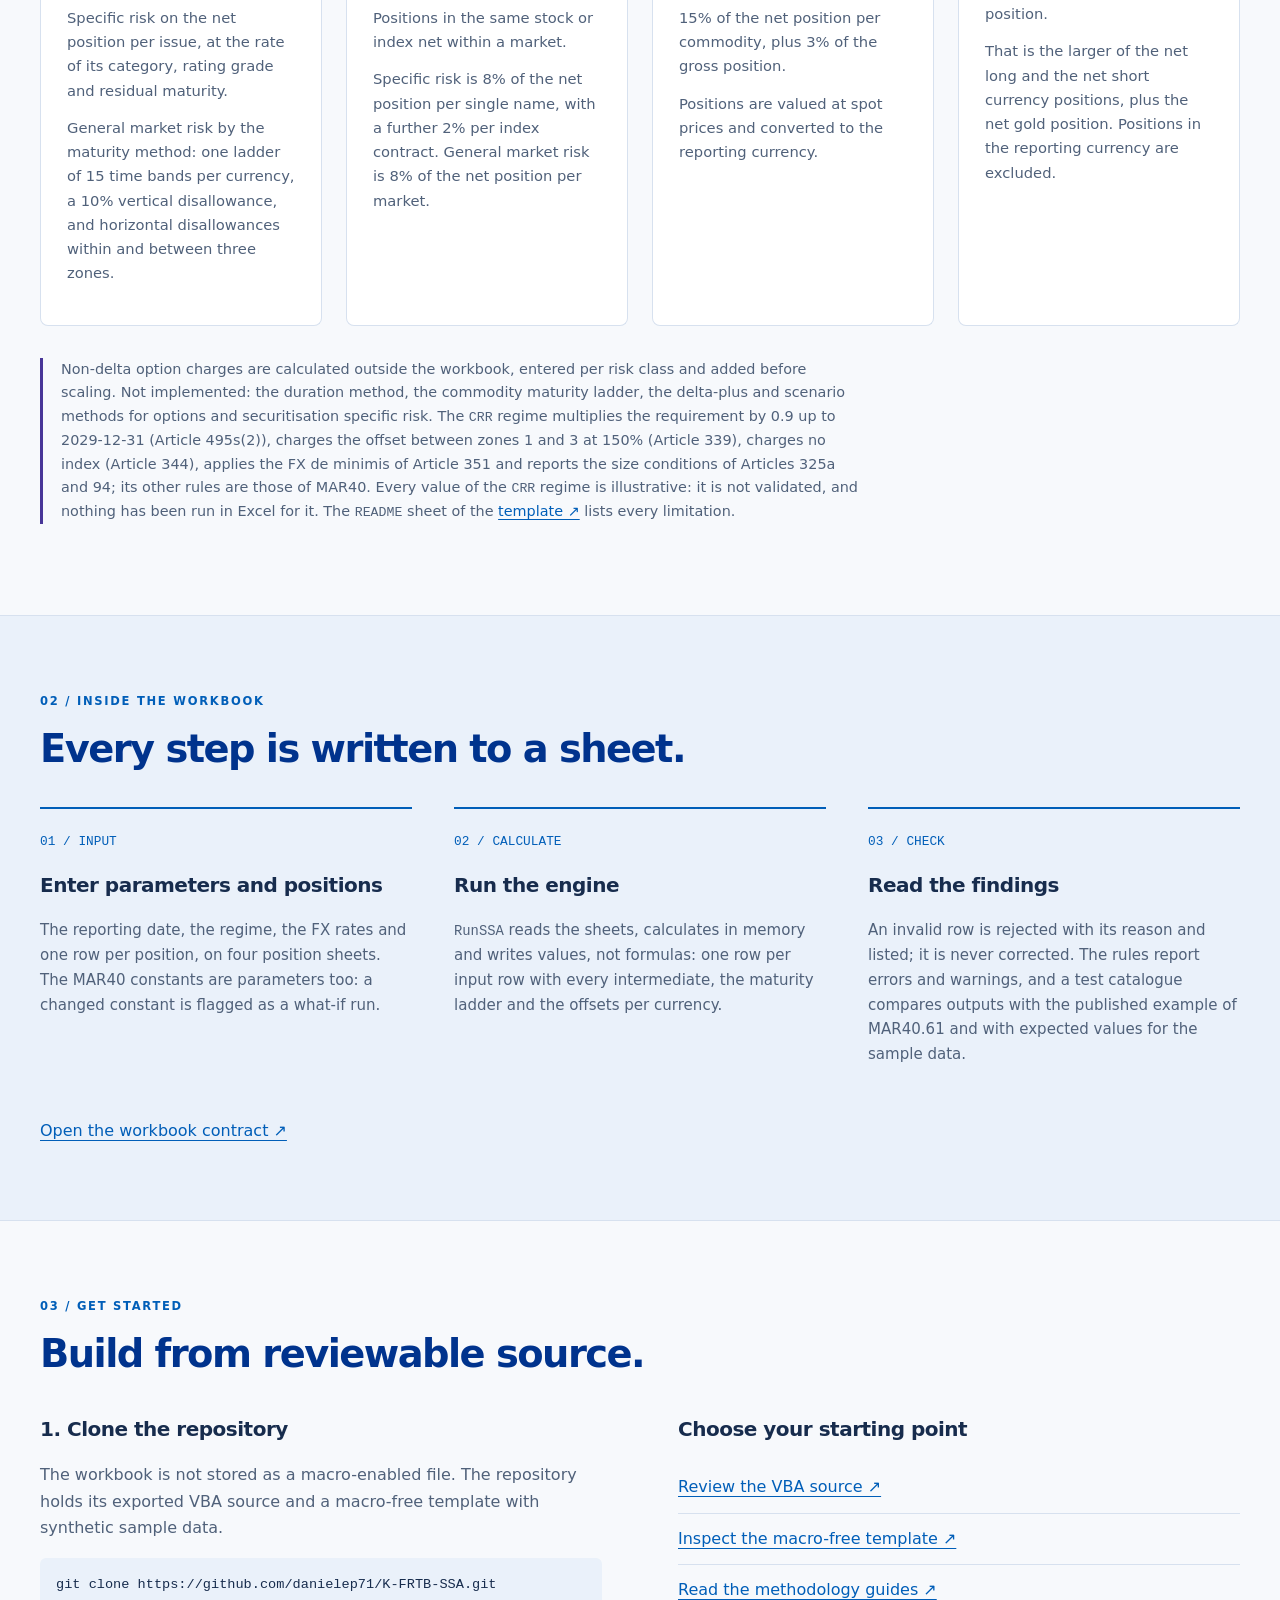
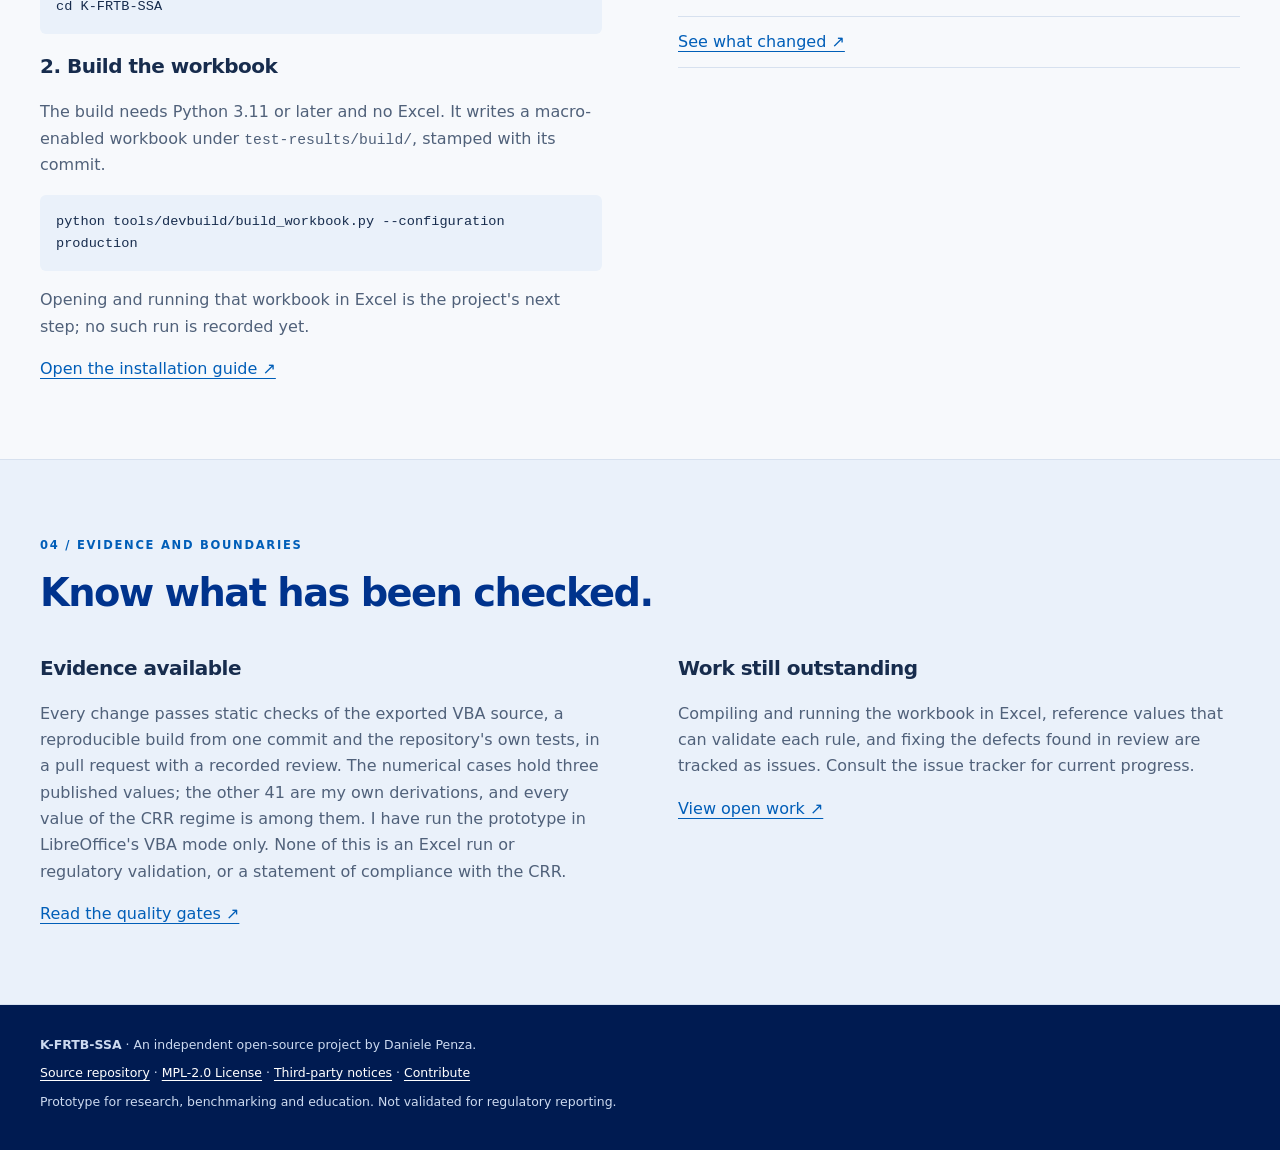
==== commit b8c2b23c: "Describe the two regimes in the README, the guides and the website Rewrite README.md and update docs" ====
--- a/index.html
+++ b/index.html
@@ -4,7 +4,7 @@
   <meta charset="utf-8">
   <meta name="viewport" content="width=device-width, initial-scale=1">
   <title>K-FRTB-SSA — Market risk capital, simplified standardised approach</title>
-  <meta name="description" content="K-FRTB-SSA is an open-source Excel/VBA prototype of the FRTB simplified standardised approach (Basel MAR40): interest rate, equity, commodity and FX risk, with every intermediate value on a sheet.">
+  <meta name="description" content="K-FRTB-SSA is an open-source Excel/VBA prototype of the FRTB simplified standardised approach, under Basel MAR40 or the EU CRR: interest rate, equity, commodity and FX risk, with every intermediate value on a sheet.">
   <meta name="theme-color" content="#00338d">
   <link rel="canonical" href="https://danielep71.github.io/K-FRTB-SSA/">
   <meta property="og:type" content="website">
@@ -36,10 +36,10 @@
 <section class="hero">
   <div class="wrap hero-grid">
     <div>
-      <p class="eyebrow">Market risk / Basel MAR40</p>
+      <p class="eyebrow">Market risk / Basel MAR40 and EU CRR</p>
       <h1>Four risk classes.<br><em>One scaled requirement.</em></h1>
       <p class="lead">A transparent implementation of the FRTB simplified standardised approach.</p>
-      <p class="hero-copy">Follow positions in interest rates, equities, commodities and foreign exchange through netting, weighting and offsetting to one capital requirement. An open-source Excel/VBA prototype writes every intermediate value to a sheet.</p>
+      <p class="hero-copy">Follow positions in interest rates, equities, commodities and foreign exchange through netting, weighting and offsetting to one capital requirement, under the Basel rules or the EU CRR. An open-source Excel/VBA prototype writes every intermediate value to a sheet.</p>
       <div class="actions">
         <a class="button primary" href="#start">Explore the prototype ↓</a>
         <a class="button ghost" href="https://github.com/danielep71/K-FRTB-SSA/blob/main/docs/methodology/WORKBOOK_CONTRACT.md">Read the workbook contract ↗</a>
@@ -63,7 +63,7 @@
   <section id="method">
     <p class="eyebrow">01 / The calculation</p>
     <h2>Four charges, scaled and summed.</h2>
-    <p class="intro">The simplified standardised approach keeps one charge per risk class and multiplies each by a scaling factor (MAR40.2). Risk-weighted assets are 12.5 times the requirement (MAR40.1).</p>
+    <p class="intro">The simplified standardised approach keeps one charge per risk class and multiplies each by a scaling factor (MAR40.2). Risk-weighted assets are 12.5 times the requirement (MAR40.1). The <code>Regime</code> parameter selects Basel MAR40 or the CRR, and the headline of <code>Results</code> says which one produced the figures.</p>
     <p class="formula" aria-label="Requirement equals 1.30 times interest rate, plus 3.50 times equity, plus 1.90 times commodity, plus 1.20 times foreign exchange">K = 1.30 IR + 3.50 EQ + 1.90 CO + 1.20 FX</p>
     <div class="cards four">
       <article class="card">
@@ -91,7 +91,7 @@
         <p>That is the larger of the net long and the net short currency positions, plus the net gold position. Positions in the reporting currency are excluded.</p>
       </article>
     </div>
-    <p class="note">Non-delta option charges are calculated outside the workbook, entered per risk class and added before scaling. Not implemented: the duration method, the commodity maturity ladder, the delta-plus and scenario methods for options, securitisation specific risk and the FX de minimis exemption. The prototype follows Basel MAR40 only; the EU CRR3 provisions are not modelled. The <code>README</code> sheet of the <a href="https://github.com/danielep71/K-FRTB-SSA/blob/main/src/workbook/Template.xlsx">template ↗</a> lists every limitation.</p>
+    <p class="note">Non-delta option charges are calculated outside the workbook, entered per risk class and added before scaling. Not implemented: the duration method, the commodity maturity ladder, the delta-plus and scenario methods for options and securitisation specific risk. The <code>CRR</code> regime multiplies the requirement by 0.9 up to 2029-12-31 (Article 495s(2)), charges the offset between zones 1 and 3 at 150% (Article 339), charges no index (Article 344), applies the FX de minimis of Article 351 and reports the size conditions of Articles 325a and 94; its other rules are those of MAR40. Every value of the <code>CRR</code> regime is illustrative: it is not validated, and nothing has been run in Excel for it. The <code>README</code> sheet of the <a href="https://github.com/danielep71/K-FRTB-SSA/blob/main/src/workbook/Template.xlsx">template ↗</a> lists every limitation.</p>
   </section>
 </div>
 
@@ -103,7 +103,7 @@
       <li>
         <span class="number">01 / INPUT</span>
         <h3>Enter parameters and positions</h3>
-        <p>The reporting date, the FX rates and one row per position, on four position sheets. The MAR40 constants are parameters too: a changed constant is flagged as a what-if run.</p>
+        <p>The reporting date, the regime, the FX rates and one row per position, on four position sheets. The MAR40 constants are parameters too: a changed constant is flagged as a what-if run.</p>
       </li>
       <li>
         <span class="number">02 / CALCULATE</span>
@@ -113,7 +113,7 @@
       <li>
         <span class="number">03 / CHECK</span>
         <h3>Read the findings</h3>
-        <p>An invalid row is rejected with its reason and listed; it is never corrected. Fourteen rules report errors and warnings, and a test catalogue compares outputs with the published example of MAR40.61 and with expected values for the sample data.</p>
+        <p>An invalid row is rejected with its reason and listed; it is never corrected. The rules report errors and warnings, and a test catalogue compares outputs with the published example of MAR40.61 and with expected values for the sample data.</p>
       </li>
     </ol>
     <a href="https://github.com/danielep71/K-FRTB-SSA/blob/main/docs/methodology/WORKBOOK_CONTRACT.md">Open the workbook contract ↗</a>
@@ -154,7 +154,7 @@
     <div class="split">
       <div>
         <h3>Evidence available</h3>
-        <p>Every change passes static checks of the exported VBA source, a reproducible build from one commit and the repository's own tests, in a pull request with a recorded review. I have run the prototype in LibreOffice's VBA mode only. None of this is an Excel run or regulatory validation.</p>
+        <p>Every change passes static checks of the exported VBA source, a reproducible build from one commit and the repository's own tests, in a pull request with a recorded review. The numerical cases hold three published values; the other 41 are my own derivations, and every value of the CRR regime is among them. I have run the prototype in LibreOffice's VBA mode only. None of this is an Excel run or regulatory validation, or a statement of compliance with the CRR.</p>
         <a href="https://github.com/danielep71/K-FRTB-SSA/blob/main/README.md#-quality-gates">Read the quality gates ↗</a>
       </div>
       <div>
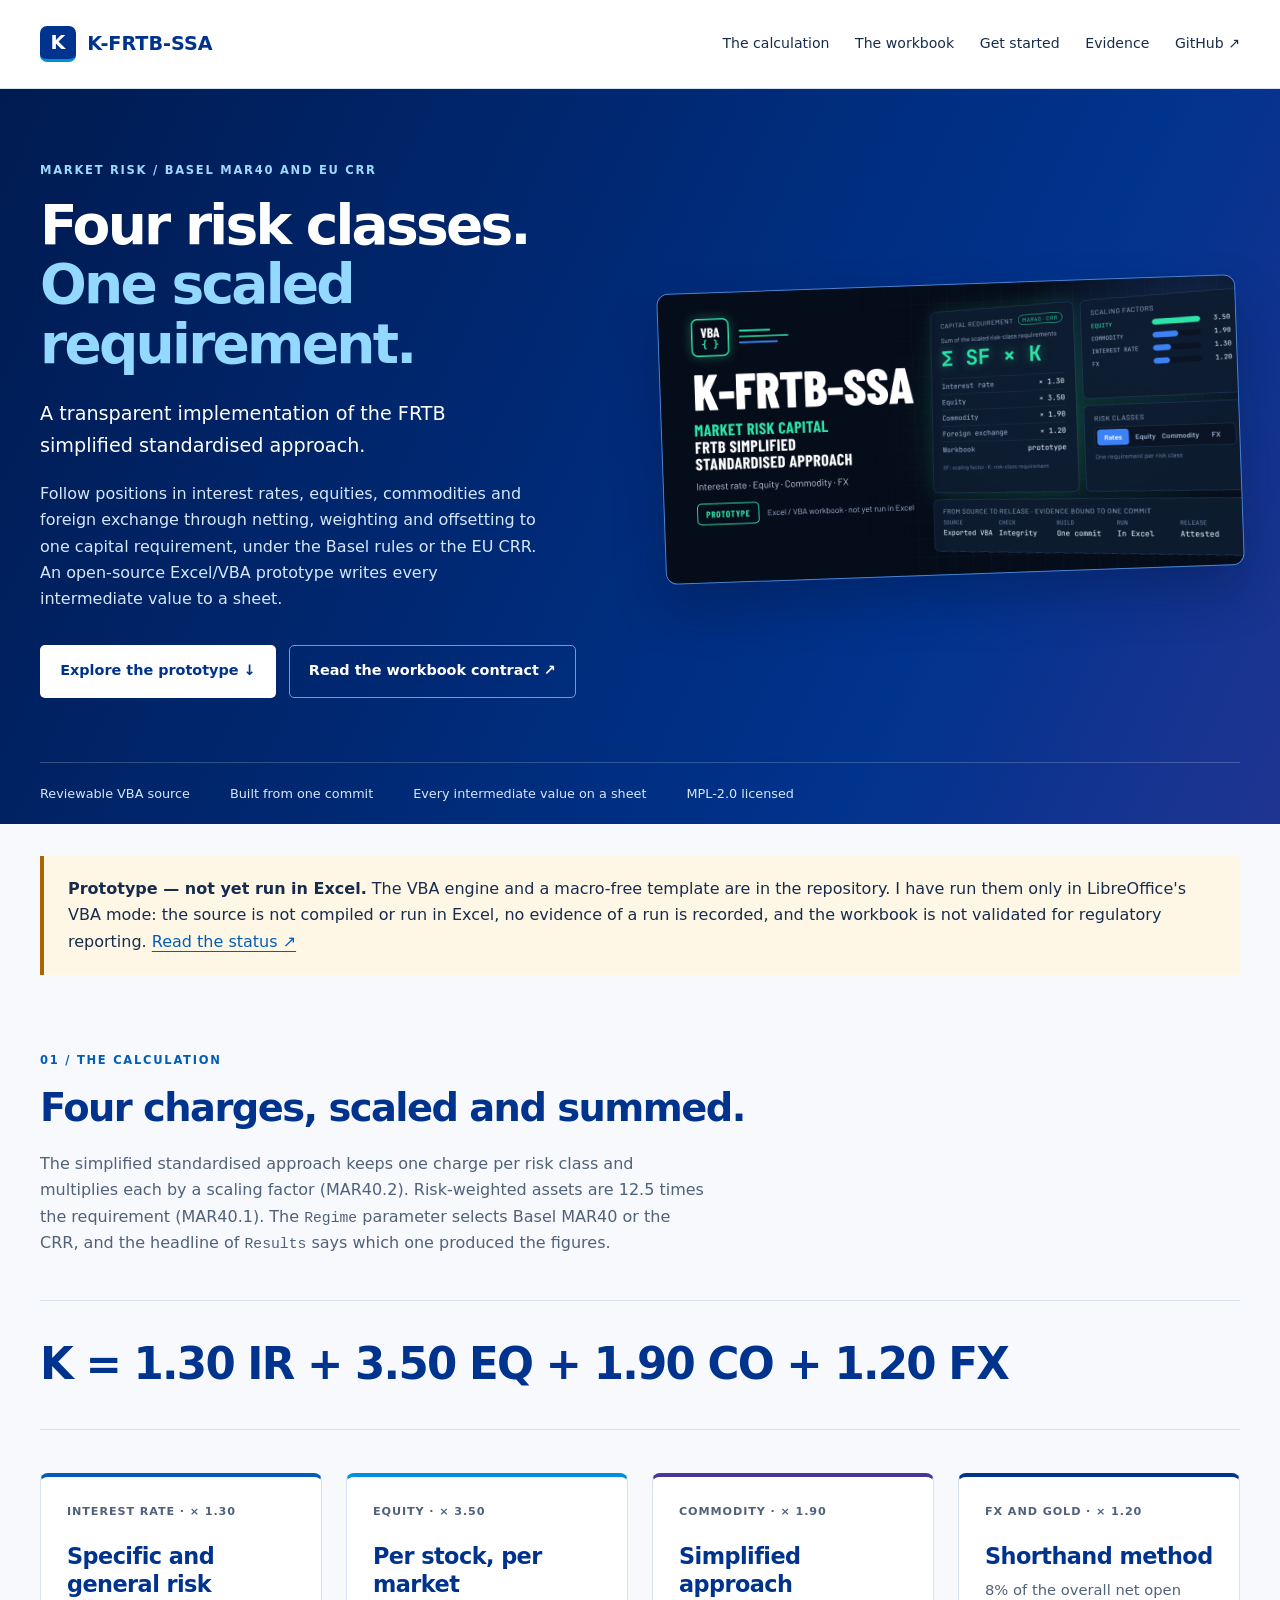
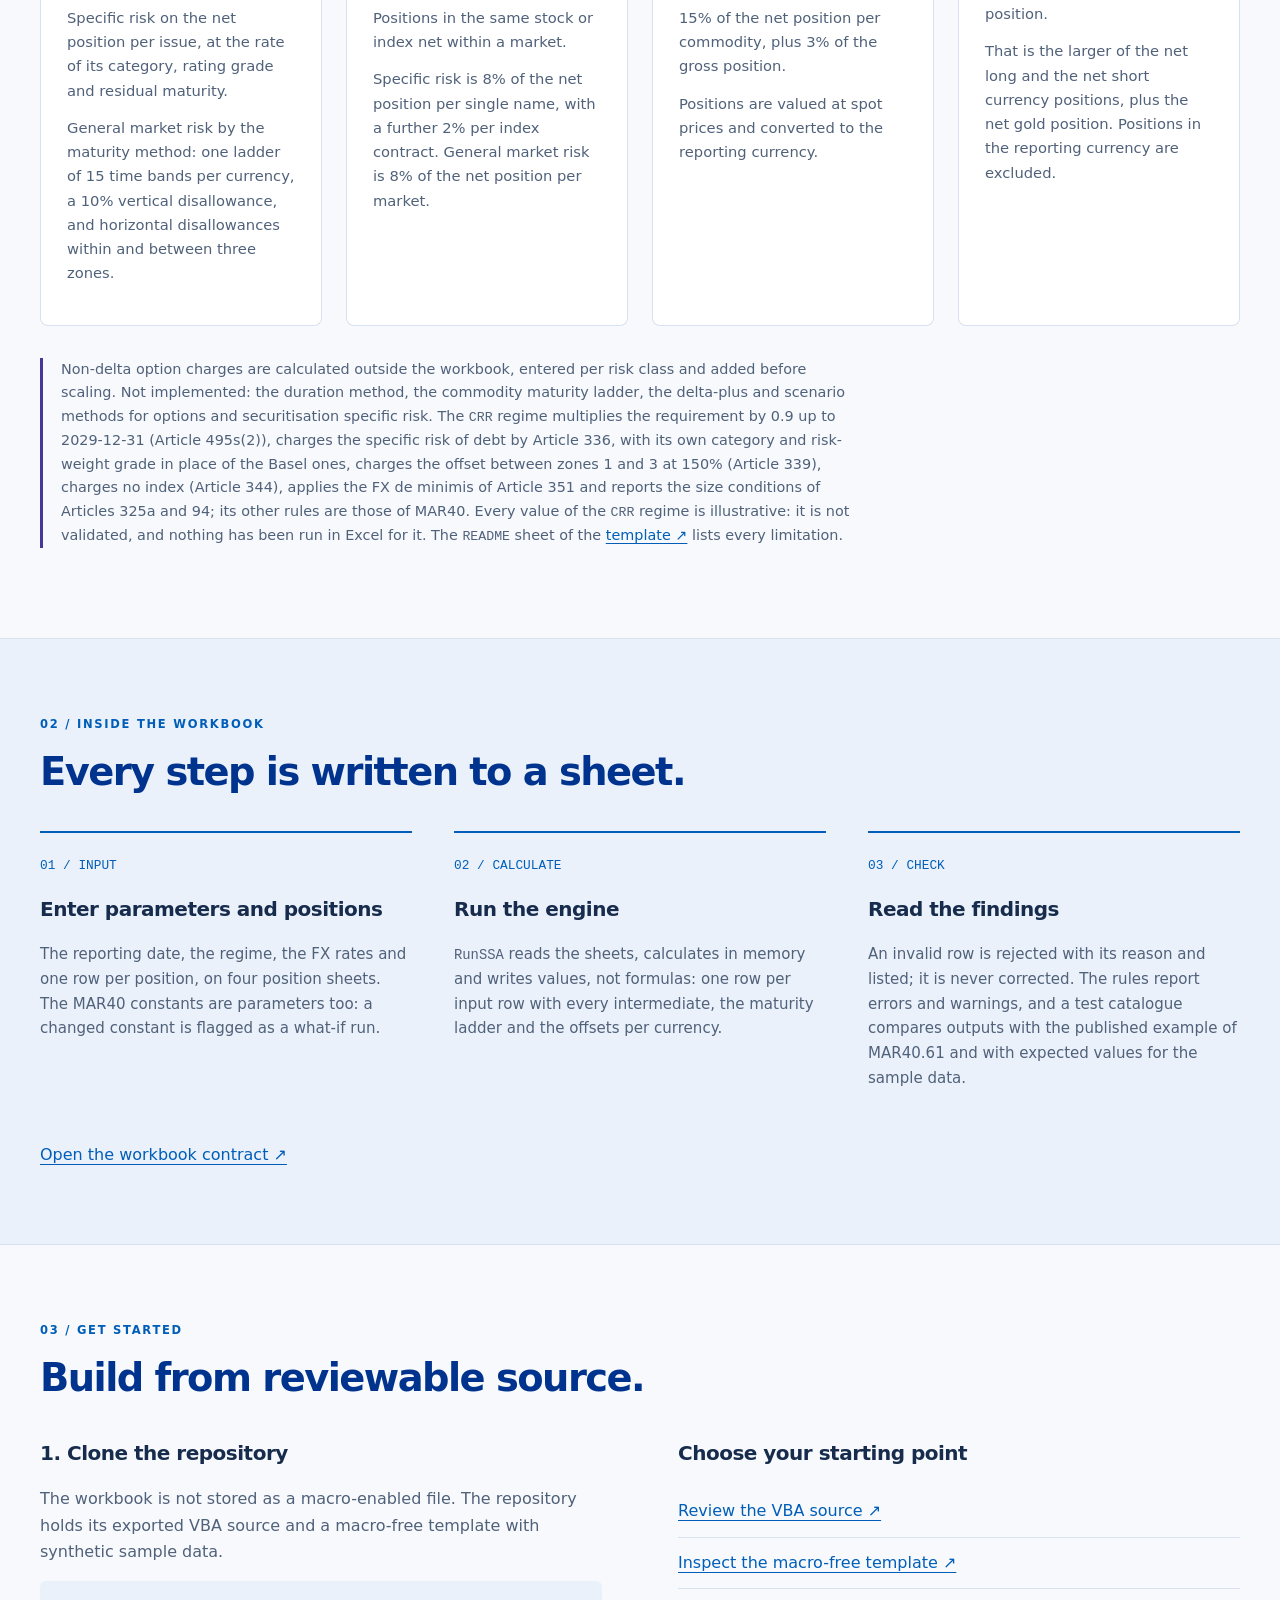
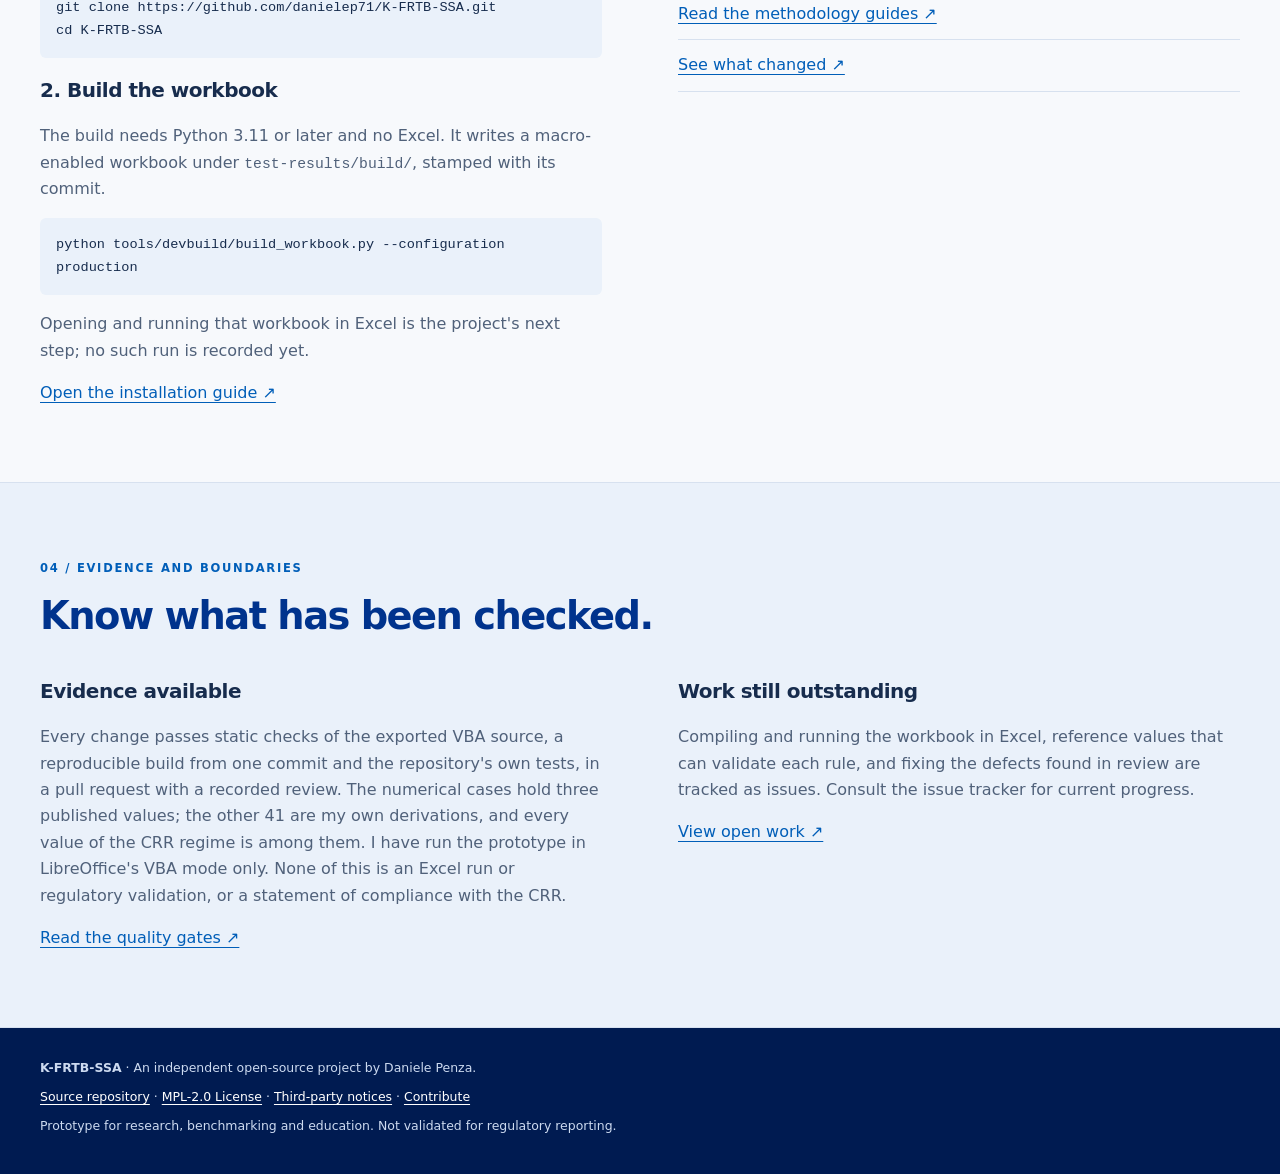
==== commit 3276350f: "Name the Article 336 specific risk in the website's CRR summary The note said that the other rules o" ====
--- a/index.html
+++ b/index.html
@@ -91,7 +91,7 @@
         <p>That is the larger of the net long and the net short currency positions, plus the net gold position. Positions in the reporting currency are excluded.</p>
       </article>
     </div>
-    <p class="note">Non-delta option charges are calculated outside the workbook, entered per risk class and added before scaling. Not implemented: the duration method, the commodity maturity ladder, the delta-plus and scenario methods for options and securitisation specific risk. The <code>CRR</code> regime multiplies the requirement by 0.9 up to 2029-12-31 (Article 495s(2)), charges the offset between zones 1 and 3 at 150% (Article 339), charges no index (Article 344), applies the FX de minimis of Article 351 and reports the size conditions of Articles 325a and 94; its other rules are those of MAR40. Every value of the <code>CRR</code> regime is illustrative: it is not validated, and nothing has been run in Excel for it. The <code>README</code> sheet of the <a href="https://github.com/danielep71/K-FRTB-SSA/blob/main/src/workbook/Template.xlsx">template ↗</a> lists every limitation.</p>
+    <p class="note">Non-delta option charges are calculated outside the workbook, entered per risk class and added before scaling. Not implemented: the duration method, the commodity maturity ladder, the delta-plus and scenario methods for options and securitisation specific risk. The <code>CRR</code> regime multiplies the requirement by 0.9 up to 2029-12-31 (Article 495s(2)), charges the specific risk of debt by Article 336, with its own category and risk-weight grade in place of the Basel ones, charges the offset between zones 1 and 3 at 150% (Article 339), charges no index (Article 344), applies the FX de minimis of Article 351 and reports the size conditions of Articles 325a and 94; its other rules are those of MAR40. Every value of the <code>CRR</code> regime is illustrative: it is not validated, and nothing has been run in Excel for it. The <code>README</code> sheet of the <a href="https://github.com/danielep71/K-FRTB-SSA/blob/main/src/workbook/Template.xlsx">template ↗</a> lists every limitation.</p>
   </section>
 </div>
 
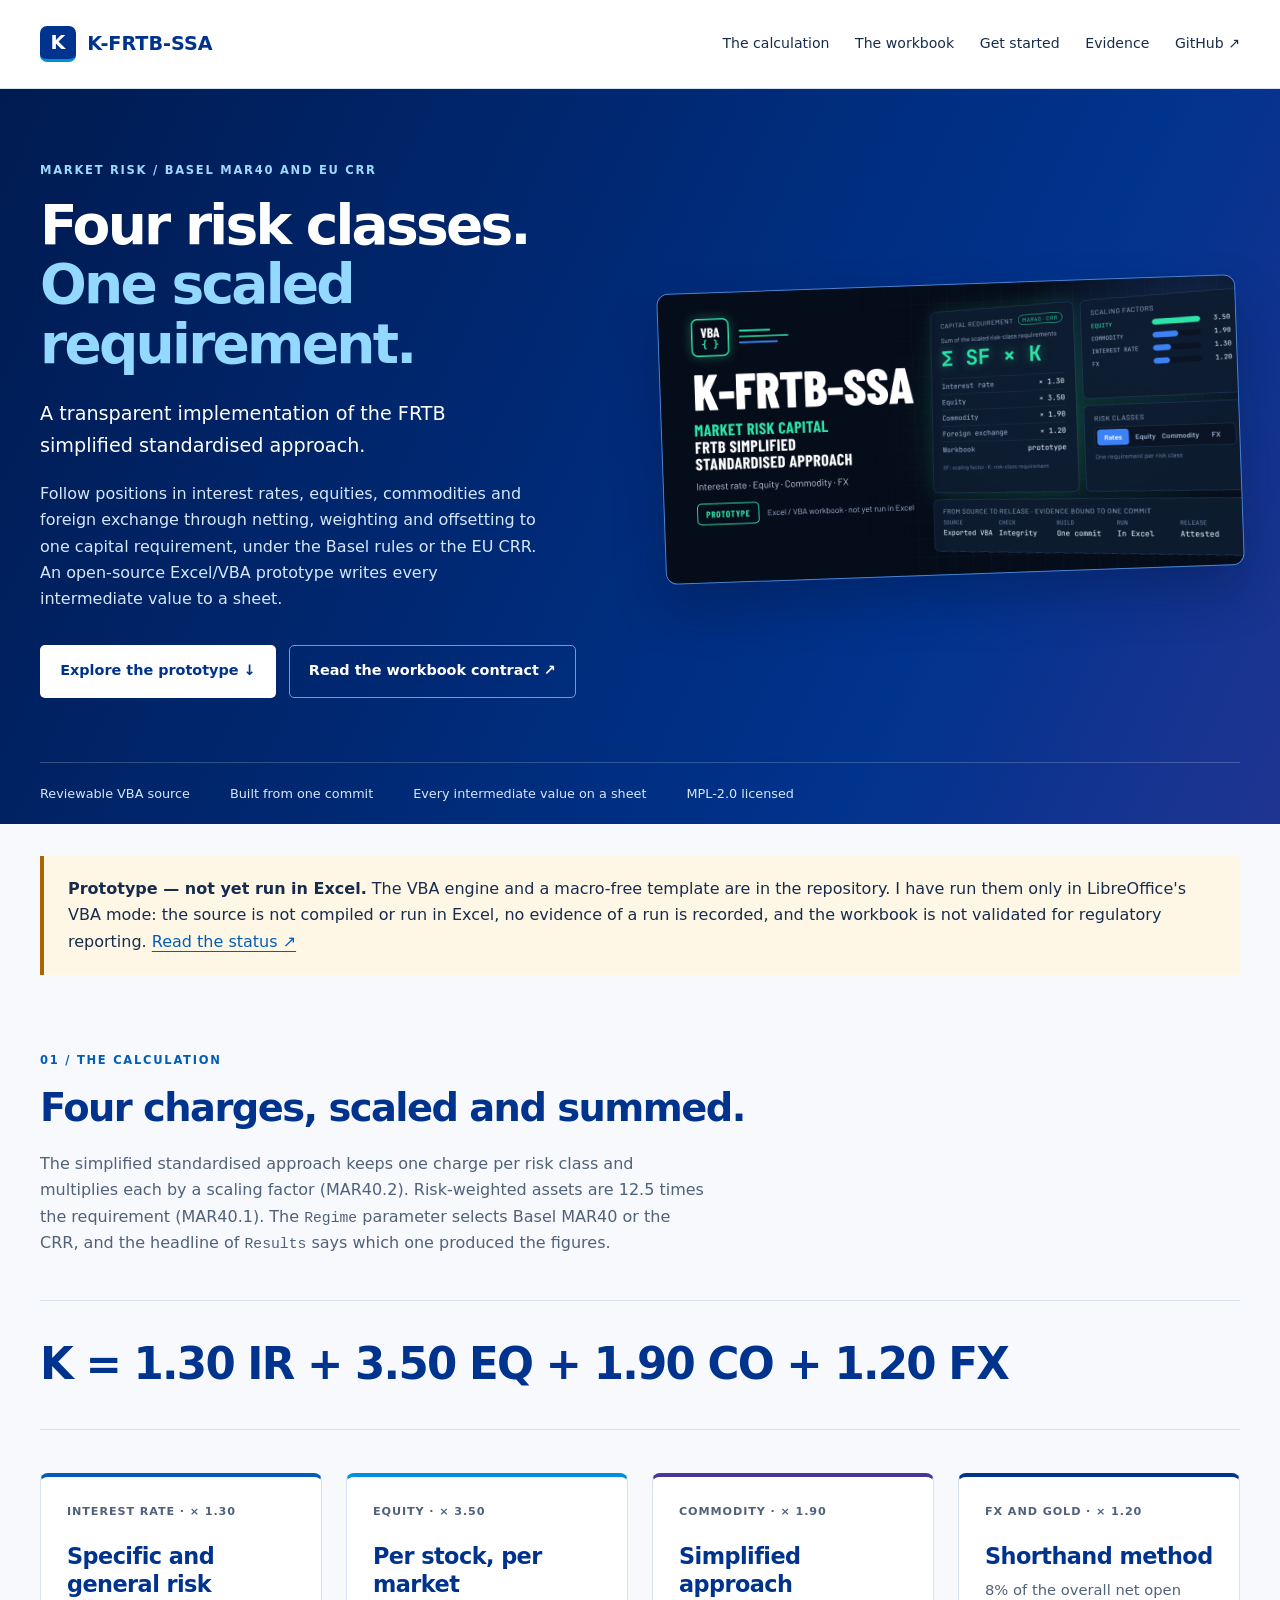
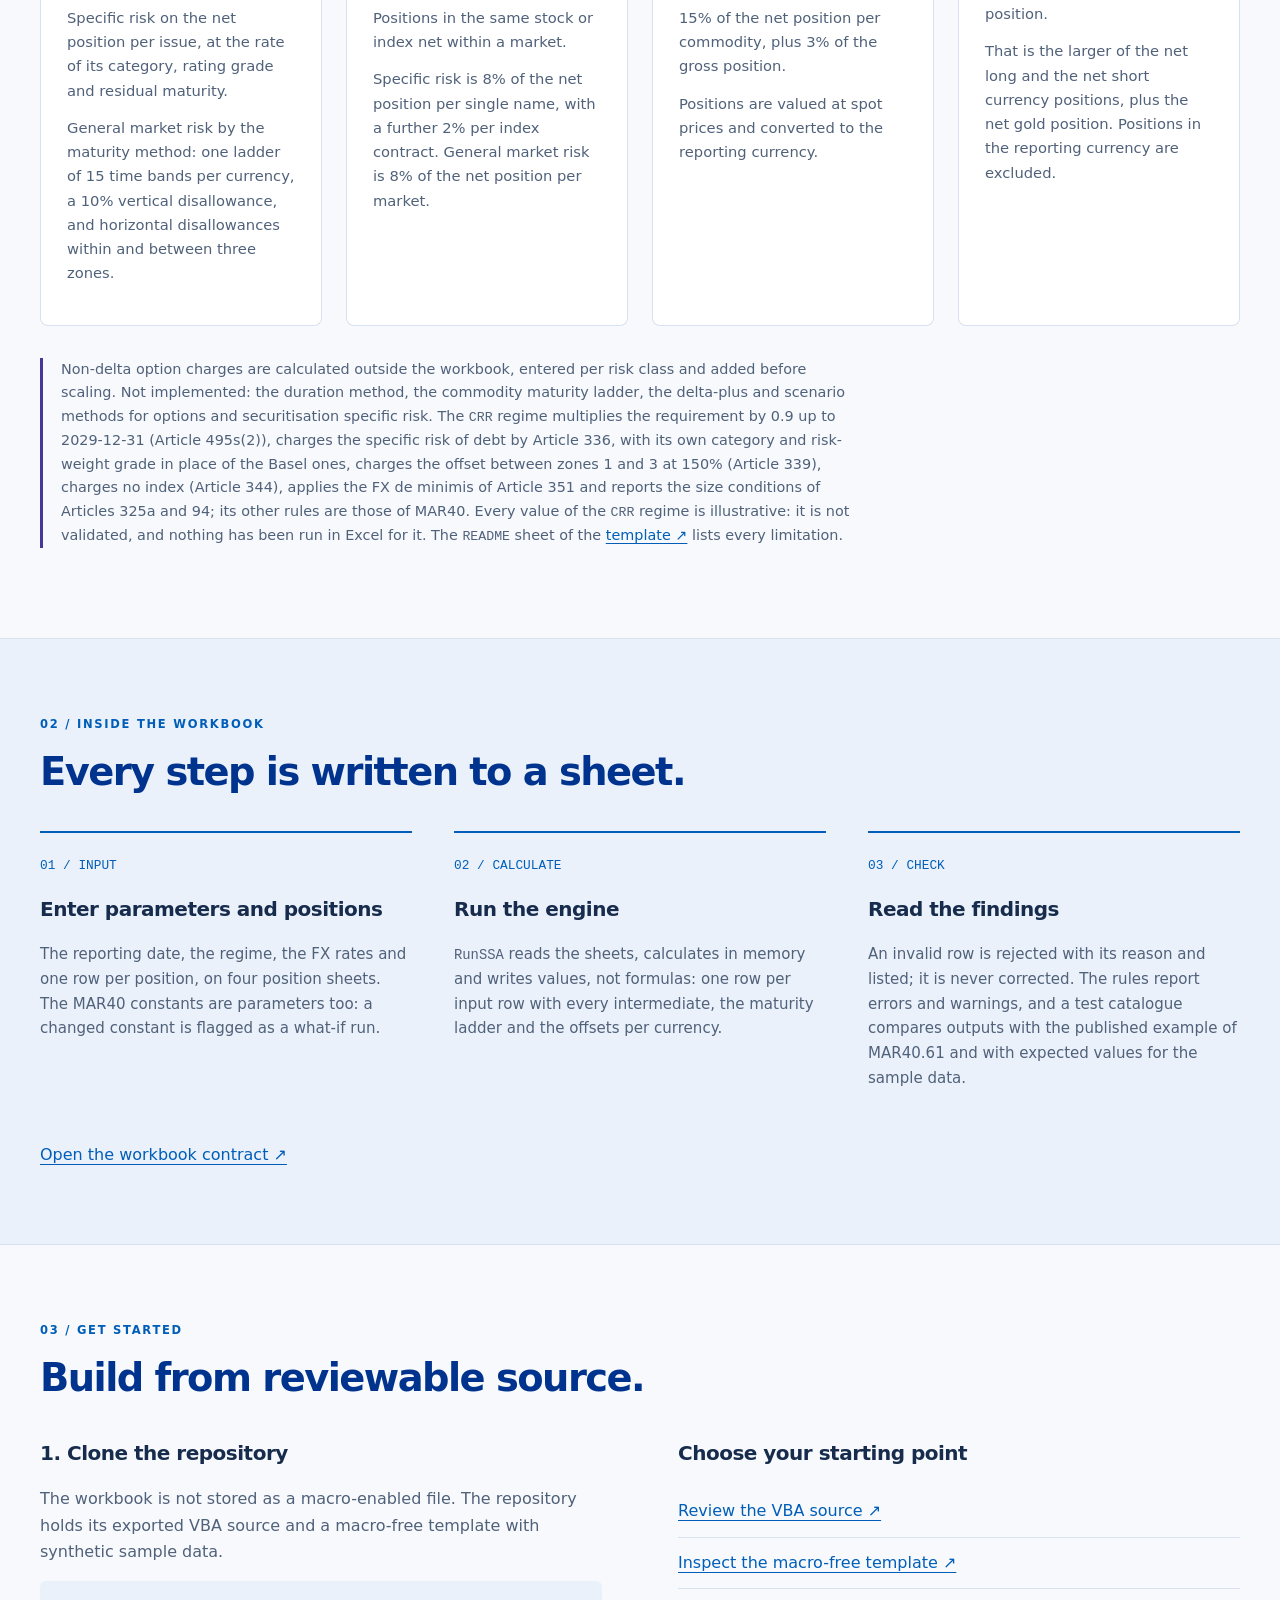
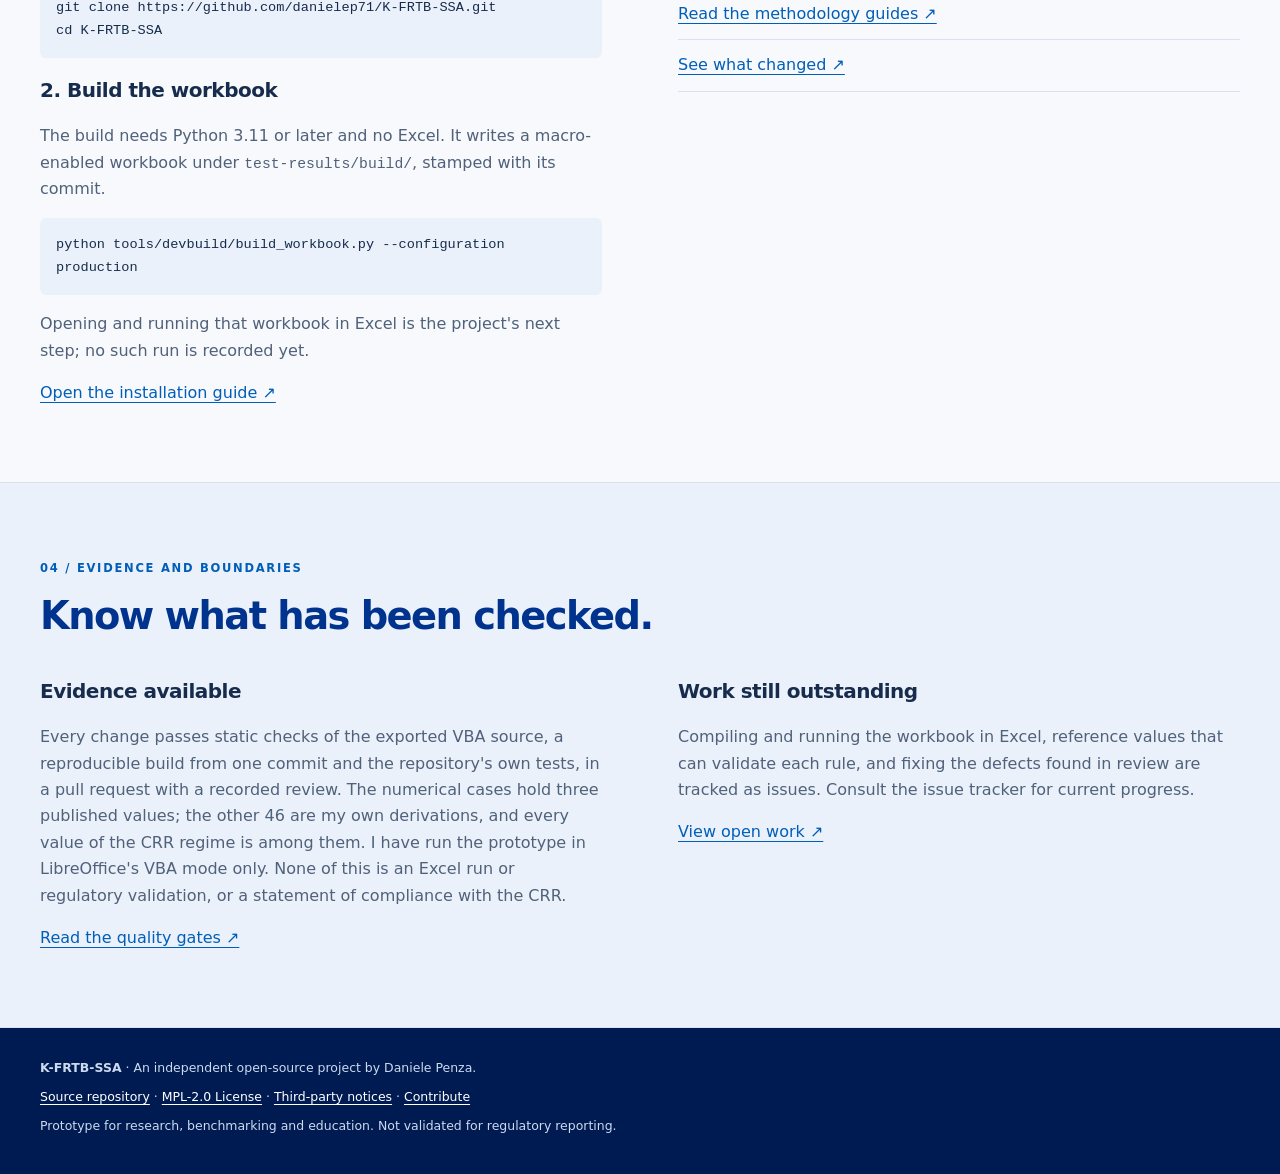
==== commit aedce9b7: "Stop the run on an unusable FX table in the derivation script (#119) tests/derivations/ssa.py now co" ====
--- a/index.html
+++ b/index.html
@@ -154,7 +154,7 @@
     <div class="split">
       <div>
         <h3>Evidence available</h3>
-        <p>Every change passes static checks of the exported VBA source, a reproducible build from one commit and the repository's own tests, in a pull request with a recorded review. The numerical cases hold three published values; the other 41 are my own derivations, and every value of the CRR regime is among them. I have run the prototype in LibreOffice's VBA mode only. None of this is an Excel run or regulatory validation, or a statement of compliance with the CRR.</p>
+        <p>Every change passes static checks of the exported VBA source, a reproducible build from one commit and the repository's own tests, in a pull request with a recorded review. The numerical cases hold three published values; the other 46 are my own derivations, and every value of the CRR regime is among them. I have run the prototype in LibreOffice's VBA mode only. None of this is an Excel run or regulatory validation, or a statement of compliance with the CRR.</p>
         <a href="https://github.com/danielep71/K-FRTB-SSA/blob/main/README.md#-quality-gates">Read the quality gates ↗</a>
       </div>
       <div>
